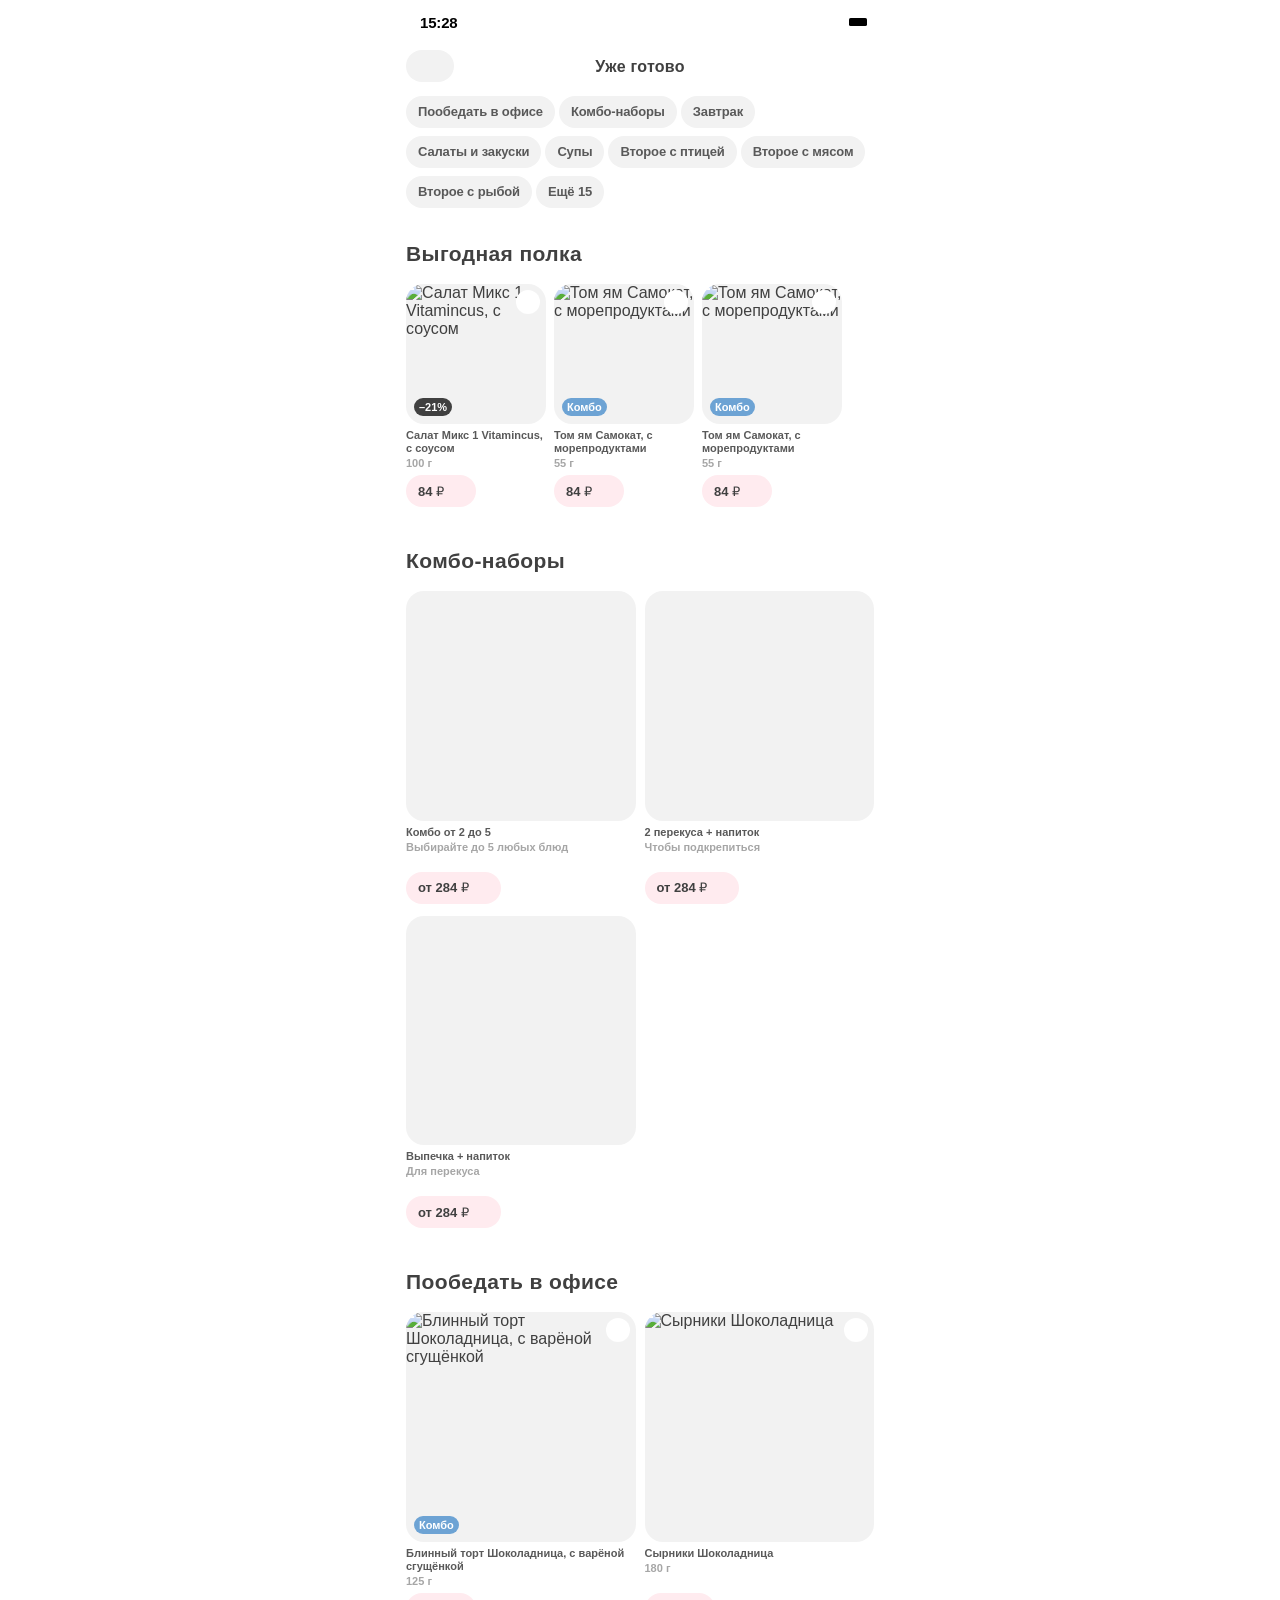
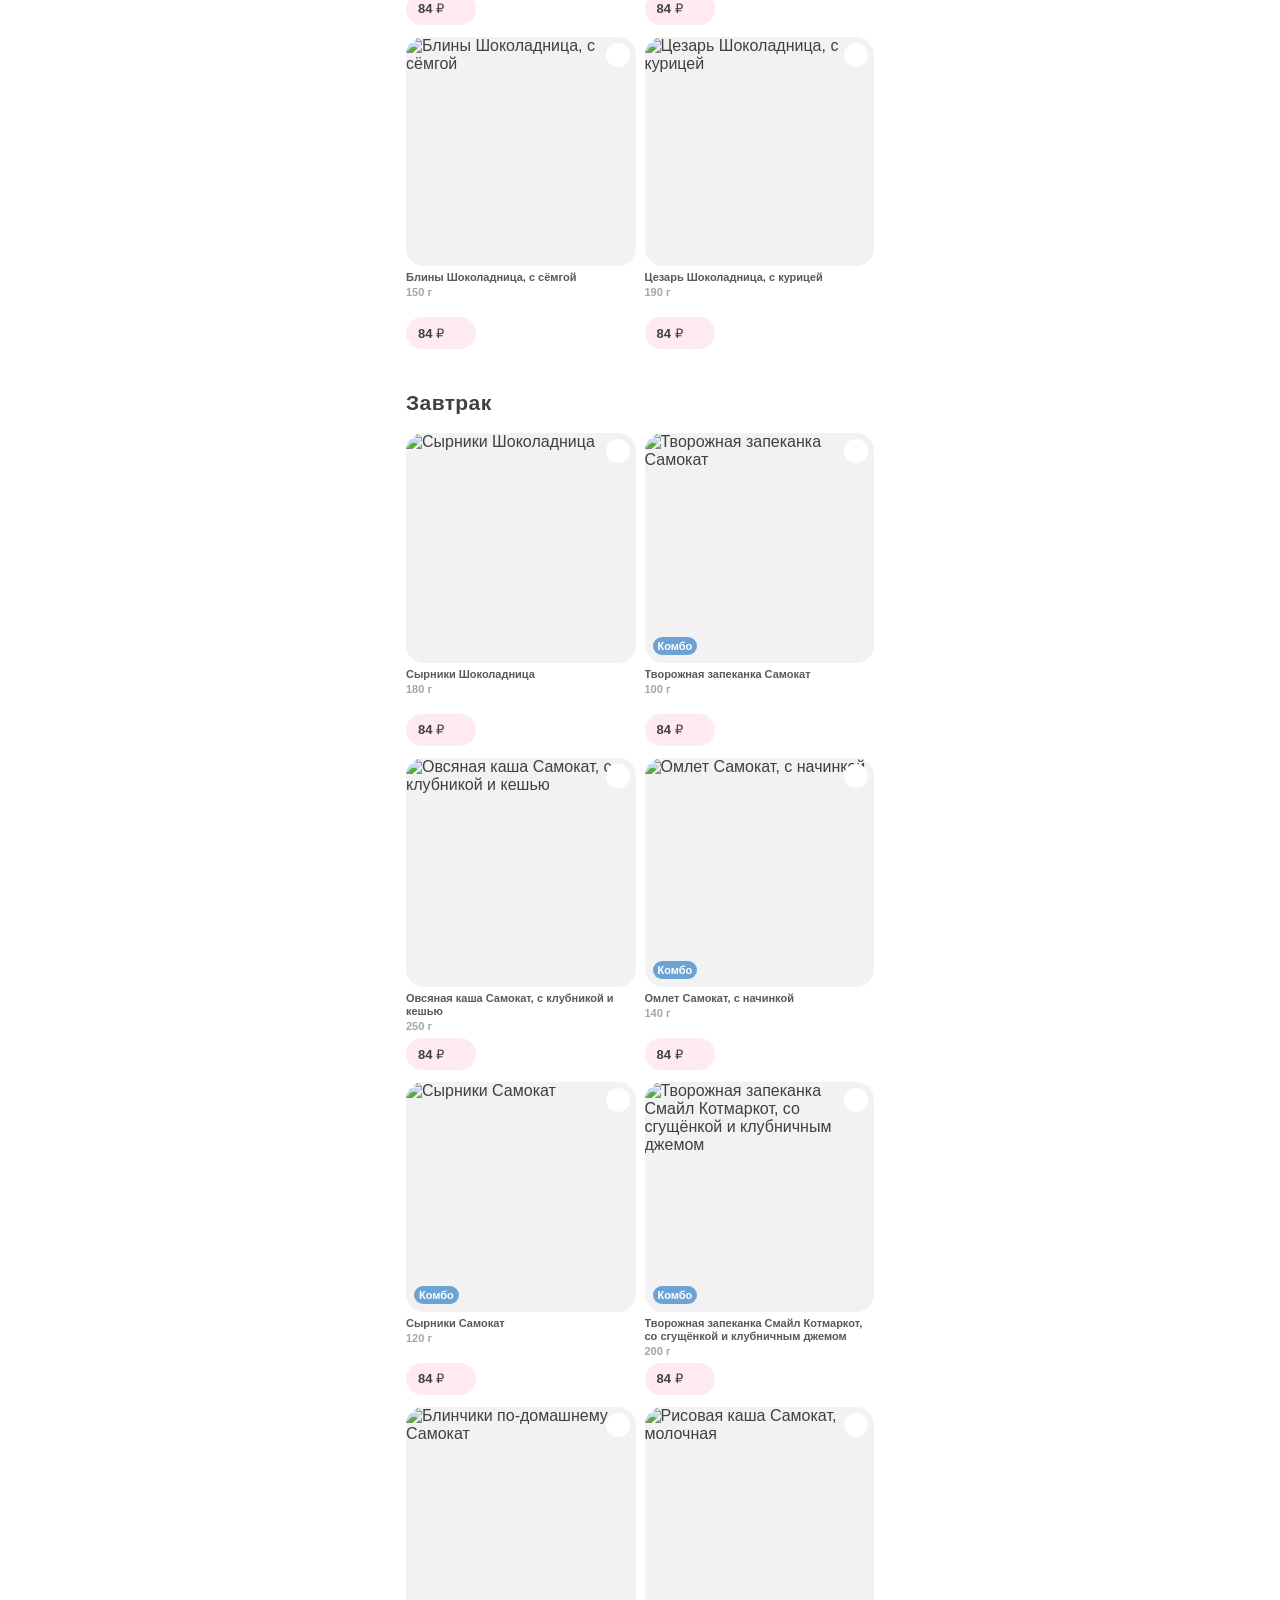
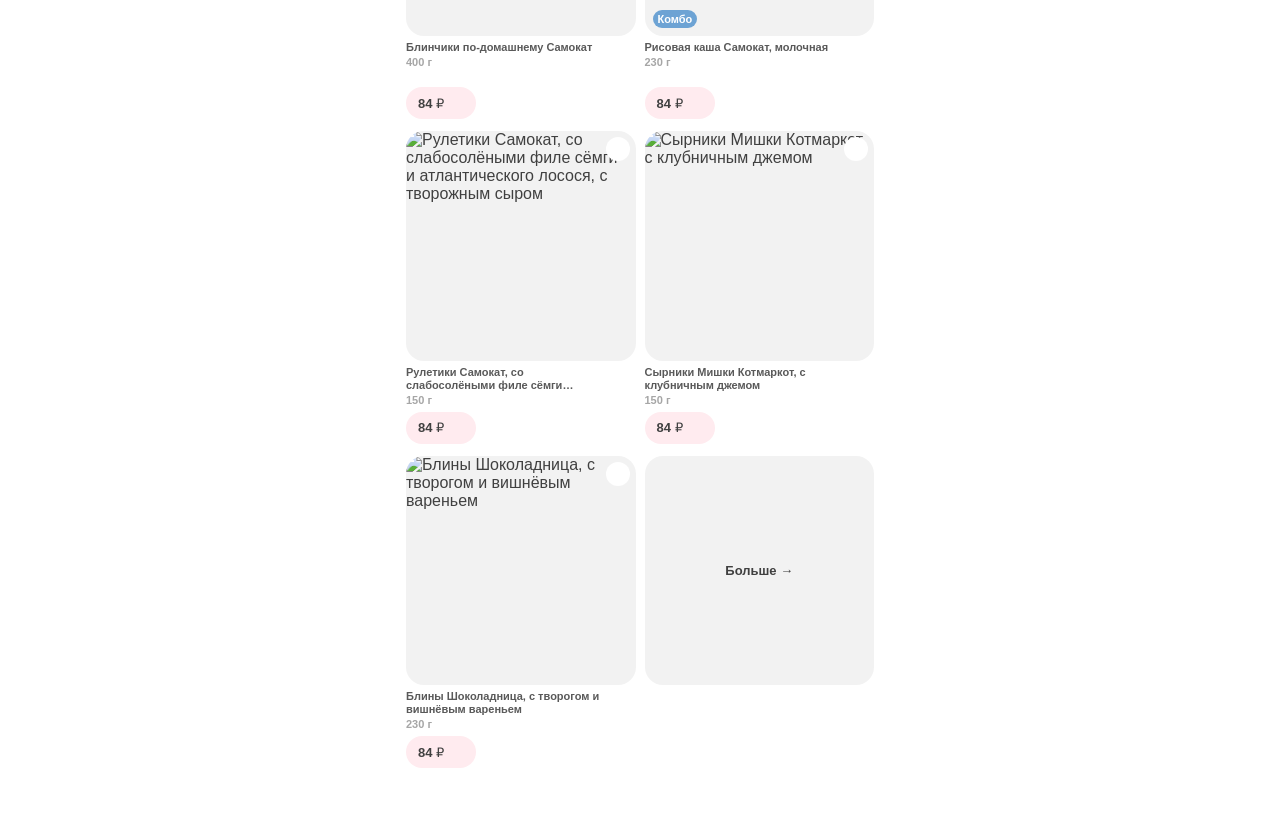
==== index.html @ 7b5460f3 "Add prototype pages and scripts" ====
<!doctype html><html lang="ru"><head><meta charset="utf-8"><meta name="viewport" content="width=device-width,initial-scale=1"><title>Уже готово</title><link rel="stylesheet" href="style.css?v=25"><link rel="stylesheet" href="category.css?v=32"></head><body><main class="app category"><div class="status" aria-hidden="true"><span>15:28</span><div class="signals"><img src="assets/456-5288-imgCombinedShape.svg" alt=""><img src="assets/456-5288-imgWiFi.svg" alt=""><div class="battery"><img src="assets/456-5288-imgRectangle.svg" alt=""><i></i></div></div></div>
<header><button onclick="history.back()" class="back" aria-label="Назад"><img src="assets/456-5287-imgArrowLeft.svg" alt=""></button><h1>Уже готово</h1></header>
<nav class="category-tags"><a href="#office">Пообедать в офисе</a><a href="#combos">Комбо-наборы</a><a href="#breakfast">Завтрак</a><a href="#combos">Салаты и закуски</a><a href="#combos">Супы</a><a href="#combos">Второе с птицей</a><a href="#combos">Второе с мясом</a><a href="#combos">Второе с рыбой</a><a class="category-more" href="#combos"><span>Ещё 15</span><img src="assets/category/tag-chevron.svg" alt=""></a></nav><section id="deals" class="food-section"><h2>Выгодная полка</h2><div class="food-slider"><article class="food-card"><div class="food-photo"><img src="assets/category/0535a.png" alt="Салат Микс 1 Vitamincus, с соусом"><span class="food-badge discount">–21%</span><button class="food-like" aria-label="В избранное" aria-pressed="false"><img src="assets/category/19291.svg" alt=""></button></div><div class="food-details"><strong>Салат Микс 1 Vitamincus, с соусом</strong><small>100 г</small></div><button class="food-add">84 ₽ <img src="assets/category/8bddb.svg" alt=""></button></article><article class="food-card"><div class="food-photo"><img src="assets/category/9d87c.png" alt="Том ям Самокат, с морепродуктами"><span class="food-badge ">Комбо</span><button class="food-like" aria-label="В избранное" aria-pressed="false"><img src="assets/category/19291.svg" alt=""></button></div><div class="food-details"><strong>Том ям Самокат, с морепродуктами</strong><small>55 г</small></div><button class="food-add">84 ₽ <img src="assets/category/8bddb.svg" alt=""></button></article><article class="food-card"><div class="food-photo"><img src="assets/category/9d87c.png" alt="Том ям Самокат, с морепродуктами"><span class="food-badge ">Комбо</span><button class="food-like" aria-label="В избранное" aria-pressed="false"><img src="assets/category/19291.svg" alt=""></button></div><div class="food-details"><strong>Том ям Самокат, с морепродуктами</strong><small>55 г</small></div><button class="food-add">84 ₽ <img src="assets/category/8bddb.svg" alt=""></button></article></div></section><section id="combos"><h2>Комбо-наборы</h2><div class="entry-grid"><a class="entry" href="combo.html"><div class="combo-preview"><img src="assets/category/1cc7d.png" alt="" style="left:7.251461988304094%;top:6.187134502923977%;mask-image:url(assets/category/cb6ac.svg);mask-position:52.1772% 47.9115%;mask-size:86.5503412368958% 85.3795820727503%"><img src="assets/category/bdba3.png" alt="" style="left:0.6900584795321637%;top:35.10526315789474%;mask-image:url(assets/category/607ec.svg);mask-position:51.8492% 51.9442%;mask-size:84.21023007106172% 85.3795820727503%"><img src="assets/category/5dd90.png" alt="" style="left:34.228070175438596%;top:0.3508771929824561%;mask-image:url(assets/category/607ec.svg);mask-position:44.4435% 52.0212%;mask-size:84.21023007106172% 85.3795820727503%"><img src="assets/category/8bf31.png" alt="" style="left:23.391812865497073%;top:56.14035087719298%;mask-image:url(assets/category/cb6ac.svg);mask-position:52.1772% 51.9538%;mask-size:86.5503412368958% 85.3795820727503%"><img src="assets/category/0535a.png" alt="" style="left:57.315789473684205%;top:15.421052631578949%;mask-image:url(assets/category/cb6ac.svg);mask-position:52.1877% 47.9788%;mask-size:86.5503412368958% 85.3795820727503%"></div><strong>Комбо от 2 до 5</strong><small>Выбирайте до 5 любых блюд</small><span class="entry-price">от 284 ₽ <img src="assets/category/b644b.svg" alt=""></span></a><article class="entry"><div class="crop"><img src="assets/category/fcda1.png" style="top:-144.69%"></div><strong>2 перекуса + напиток</strong><small>Чтобы подкрепиться</small><span class="entry-price">от 284 ₽ <img src="assets/category/b644b.svg" alt=""></span></article><article class="entry"><div class="crop"><img src="assets/category/7ff09.png" style="top:-227.37%"></div><strong>Выпечка + напиток</strong><small>Для перекуса</small><span class="entry-price">от 284 ₽ <img src="assets/category/b644b.svg" alt=""></span></article></div></section><section id="office" class="food-section"><h2>Пообедать в офисе</h2><div class="food-grid"><article class="food-card"><div class="food-photo"><img src="assets/category/a0a99.png" alt="Блинный торт Шоколадница, с варёной сгущёнкой"><span class="food-badge ">Комбо</span><button class="food-like" aria-label="В избранное" aria-pressed="false"><img src="assets/category/19291.svg" alt=""></button></div><div class="food-details"><strong>Блинный торт Шоколадница, с варёной сгущёнкой</strong><small>125 г</small></div><button class="food-add">84 ₽ <img src="assets/category/8bddb.svg" alt=""></button></article><article class="food-card"><div class="food-photo"><img src="assets/category/8bf31.png" alt="Сырники Шоколадница"><button class="food-like" aria-label="В избранное" aria-pressed="false"><img src="assets/category/19291.svg" alt=""></button></div><div class="food-details"><strong>Сырники Шоколадница</strong><small>180 г</small></div><button class="food-add">84 ₽ <img src="assets/category/8bddb.svg" alt=""></button></article><article class="food-card"><div class="food-photo"><img src="assets/category/d57f5.png" alt="Блины Шоколадница, с сёмгой"><button class="food-like" aria-label="В избранное" aria-pressed="false"><img src="assets/category/19291.svg" alt=""></button></div><div class="food-details"><strong>Блины Шоколадница, с сёмгой</strong><small>150 г</small></div><button class="food-add">84 ₽ <img src="assets/category/8bddb.svg" alt=""></button></article><article class="food-card"><div class="food-photo"><img src="assets/category/bdba3.png" alt="Цезарь Шоколадница, с курицей"><button class="food-like" aria-label="В избранное" aria-pressed="false"><img src="assets/category/19291.svg" alt=""></button></div><div class="food-details"><strong>Цезарь Шоколадница, с курицей</strong><small>190 г</small></div><button class="food-add">84 ₽ <img src="assets/category/8bddb.svg" alt=""></button></article></div></section><section id="breakfast" class="food-section"><h2>Завтрак</h2><div class="food-grid"><article class="food-card"><div class="food-photo"><img src="assets/category/8bf31.png" alt="Сырники Шоколадница"><button class="food-like" aria-label="В избранное" aria-pressed="false"><img src="assets/category/19291.svg" alt=""></button></div><div class="food-details"><strong>Сырники Шоколадница</strong><small>180 г</small></div><button class="food-add">84 ₽ <img src="assets/category/8bddb.svg" alt=""></button></article><article class="food-card"><div class="food-photo"><img src="assets/category/f5111.png" alt="Творожная запеканка Самокат"><span class="food-badge ">Комбо</span><button class="food-like" aria-label="В избранное" aria-pressed="false"><img src="assets/category/19291.svg" alt=""></button></div><div class="food-details"><strong>Творожная запеканка Самокат</strong><small>100 г</small></div><button class="food-add">84 ₽ <img src="assets/category/8bddb.svg" alt=""></button></article><article class="food-card"><div class="food-photo"><img src="assets/category/6dffa.png" alt="Овсяная каша Самокат, с клубникой и кешью"><button class="food-like" aria-label="В избранное" aria-pressed="false"><img src="assets/category/19291.svg" alt=""></button></div><div class="food-details"><strong>Овсяная каша Самокат, с клубникой и кешью</strong><small>250 г</small></div><button class="food-add">84 ₽ <img src="assets/category/8bddb.svg" alt=""></button></article><article class="food-card"><div class="food-photo"><img src="assets/category/4af9f.png" alt="Омлет Самокат, с начинкой"><span class="food-badge ">Комбо</span><button class="food-like" aria-label="В избранное" aria-pressed="false"><img src="assets/category/19291.svg" alt=""></button></div><div class="food-details"><strong>Омлет Самокат, с начинкой</strong><small>140 г</small></div><button class="food-add">84 ₽ <img src="assets/category/8bddb.svg" alt=""></button></article><article class="food-card"><div class="food-photo"><img src="assets/category/7d952.png" alt="Сырники Самокат"><span class="food-badge ">Комбо</span><button class="food-like" aria-label="В избранное" aria-pressed="false"><img src="assets/category/19291.svg" alt=""></button></div><div class="food-details"><strong>Сырники Самокат</strong><small>120 г</small></div><button class="food-add">84 ₽ <img src="assets/category/8bddb.svg" alt=""></button></article><article class="food-card"><div class="food-photo"><img src="assets/category/3741e.png" alt="Творожная запеканка Смайл Котмаркот, со сгущёнкой и клубничным джемом"><span class="food-badge ">Комбо</span><button class="food-like" aria-label="В избранное" aria-pressed="false"><img src="assets/category/19291.svg" alt=""></button></div><div class="food-details"><strong>Творожная запеканка Смайл Котмаркот, со сгущёнкой и клубничным джемом</strong><small>200 г</small></div><button class="food-add">84 ₽ <img src="assets/category/8bddb.svg" alt=""></button></article><article class="food-card"><div class="food-photo"><img src="assets/category/00dd8.png" alt="Блинчики по-домашнему Самокат"><button class="food-like" aria-label="В избранное" aria-pressed="false"><img src="assets/category/19291.svg" alt=""></button></div><div class="food-details"><strong>Блинчики по-домашнему Самокат</strong><small>400 г</small></div><button class="food-add">84 ₽ <img src="assets/category/8bddb.svg" alt=""></button></article><article class="food-card"><div class="food-photo"><img src="assets/category/19bdd.png" alt="Рисовая каша Самокат, молочная"><span class="food-badge ">Комбо</span><button class="food-like" aria-label="В избранное" aria-pressed="false"><img src="assets/category/19291.svg" alt=""></button></div><div class="food-details"><strong>Рисовая каша Самокат, молочная</strong><small>230 г</small></div><button class="food-add">84 ₽ <img src="assets/category/8bddb.svg" alt=""></button></article><article class="food-card"><div class="food-photo"><img src="assets/category/49e4c.png" alt="Рулетики Самокат, со слабосолёными филе сёмги и атлантического лосося, с творожным сыром"><button class="food-like" aria-label="В избранное" aria-pressed="false"><img src="assets/category/19291.svg" alt=""></button></div><div class="food-details"><strong>Рулетики Самокат, со слабосолёными филе сёмги и атлантического лосося, с творожным сыром</strong><small>150 г</small></div><button class="food-add">84 ₽ <img src="assets/category/8bddb.svg" alt=""></button></article><article class="food-card"><div class="food-photo"><img src="assets/category/06915.png" alt="Сырники Мишки Котмаркот, с клубничным джемом"><button class="food-like" aria-label="В избранное" aria-pressed="false"><img src="assets/category/19291.svg" alt=""></button></div><div class="food-details"><strong>Сырники Мишки Котмаркот, с клубничным джемом</strong><small>150 г</small></div><button class="food-add">84 ₽ <img src="assets/category/8bddb.svg" alt=""></button></article><article class="food-card"><div class="food-photo"><img src="assets/category/e5b30.png" alt="Блины Шоколадница, с творогом и вишнёвым вареньем"><button class="food-like" aria-label="В избранное" aria-pressed="false"><img src="assets/category/19291.svg" alt=""></button></div><div class="food-details"><strong>Блины Шоколадница, с творогом и вишнёвым вареньем</strong><small>230 г</small></div><button class="food-add">84 ₽ <img src="assets/category/8bddb.svg" alt=""></button></article><a class="food-more" href="combo.html">Больше →</a></div></section></main><script src="category.js?v=31"></script></body></html>
---- style.css ----
:root{font-family:-apple-system,BlinkMacSystemFont,"SF Pro Text",Arial,sans-serif;color:#404040;background:white;font-synthesis:none}*{box-sizing:border-box}body{margin:0}button{font:inherit;color:inherit;border:0;cursor:pointer}button:focus-visible{outline:2px solid #ff426d;outline-offset:3px}.app{width:100%;max-width:492px;margin:0 auto;background:#fff;min-height:100vh}.status{height:44px;display:flex;align-items:center;justify-content:space-between;padding:0 15px 0 26px;color:#000;font-size:15px;font-weight:600;letter-spacing:-.165px}.signals{display:flex;align-items:center;gap:5px}.signals>img:first-child{width:17.1px;height:10.7px}.signals>img:nth-child(2){width:15.4px;height:11.057px}.battery{width:24.5px;height:11.5px;position:relative}.battery img{position:absolute;inset:0}.battery i{position:absolute;left:2px;top:1.9px;width:18px;height:7.667px;background:#000;border-radius:1.6px}header{height:44px;padding:6px 12px;position:relative;display:flex;align-items:center}.back{display:grid;place-items:center;width:48px;height:32px;border-radius:40px;background:#f2f2f2}.back img{width:16px;height:16px}h1{font-size:16px;line-height:19px;letter-spacing:.25px;text-align:center;position:absolute;left:70px;right:70px;pointer-events:none;margin:0;font-weight:700}nav{display:flex;flex-wrap:wrap;align-content:flex-start;gap:4px;padding:8px 12px 16px;min-height:128px}nav button{height:32px;padding:0 12px;border-radius:20px;background:#f2f2f2;font-size:13px;line-height:18px;font-weight:600;color:#595959;letter-spacing:-.14px;white-space:nowrap}nav button.active{background:#ffebef;color:#e73c64}nav .more{display:flex;align-items:center;gap:6px}nav .more img{width:10px;height:12px}.promo{height:58px;margin:0 12px;display:flex;align-items:center;gap:8px;position:relative}.promo:before,.promo:after{content:"";height:1px;background:#eee;position:absolute;left:0;right:0}.promo:before{top:0}.promo:after{bottom:0}.progress{position:relative;flex:none;width:40px;height:40px;overflow:hidden;border-radius:50%}.numbers{position:absolute;left:5px;top:12px;display:flex;flex-direction:column;width:17px;text-align:center;font-size:11px;line-height:13px;color:#595959;font-weight:600}.numbers b{font-size:13px;line-height:15px}.numbers span{opacity:.6}.blur{position:absolute;left:-4px;width:48px;height:28px}.blur.top{top:-4px}.blur.bottom{top:16px;transform:scaleY(-1)}.ring{position:absolute;inset:0;width:40px;height:40px}.percent{position:absolute;left:21.5px;top:12px;font-size:13px;line-height:15px}#offer{font-size:11px;line-height:13px;letter-spacing:-.11px;font-weight:600;color:#595959;margin:0;width:145px}.selection{margin-left:auto;display:flex;width:120px;height:40px;padding:0;background:none;align-items:flex-start;flex:none}.slot{width:38px;height:38px;border:1px dashed #d2d2d2;border-radius:8px;flex:none;background:white;position:relative;overflow:hidden;margin-right:-18px}.slot:last-child{margin-right:0}.slot img{width:100%;height:100%;object-fit:cover}section{padding-top:14px;margin-bottom:28px;scroll-margin-top:12px}section h2{height:44px;display:flex;align-items:center;font-size:21px;line-height:24px;letter-spacing:.4px;margin:0 12px 12px;font-weight:700}.grid{display:grid;grid-template-columns:repeat(2,minmax(0,1fr));gap:12px 9px;margin:0 12px}.card{min-width:0;position:relative}.photo{position:relative;aspect-ratio:1;border-radius:18px;overflow:hidden;background:#f2f2f2}.photo>.product-image{width:100%;height:100%;object-fit:cover;display:block}.photo.crop>.product-image{position:absolute;top:-27.96%;left:-2.14%;width:104.28%;height:225.67%;object-fit:fill}.photo.crop:after{content:"";position:absolute;inset:5.02% 1.6% 88.21% 95.54%;background:#f2f2f2}.like{position:absolute;top:6px;right:6px;display:grid;place-items:center;width:24px;height:24px;border-radius:50%;background:white}.like img{width:12px;height:12px}.like[aria-pressed=true]{background:#ff426d}.like[aria-pressed=true] img{filter:brightness(0) invert(1)}.title{font-size:11px;line-height:13px;letter-spacing:-.11px;color:#595959;font-weight:600;margin:5px 0 2px;min-height:26px}.meta{display:flex;gap:4px;align-items:center;font-size:11px;line-height:13px;letter-spacing:-.11px;font-weight:600;color:#a6a6a6}.meta img{width:2px;height:2px}.meta .vegan{color:#00b749}.purchase{margin-top:5px;height:32px;display:inline-flex;align-items:center;gap:8px;padding:6px 8px 6px 12px;border-radius:40px;background:#ffebef;font-size:13px;line-height:18px;font-weight:600;letter-spacing:-.14px}.purchase img{width:16px;height:16px}.purchase s{color:#595959;opacity:.3;margin-right:-4px}.counter{height:32px;margin-top:5px;display:inline-flex;align-items:center;gap:12px;background:#ffebef;border-radius:40px;font-size:13px;font-weight:600}.counter button{height:32px;min-width:30px;border-radius:50%;background:transparent;color:#ff426d;font-size:23px}.empty{padding:20px 12px;font-size:14px;color:#a6a6a6}dialog{border:0;border-radius:24px;padding:20px;width:calc(100% - 32px);max-width:460px;color:#404040;max-height:80vh}dialog::backdrop{background:#0005}.dialog-heading{display:flex;align-items:center;justify-content:space-between}.dialog-heading h2{font-size:21px}.dialog-heading button{border-radius:50%;width:32px;height:32px;font-size:24px}.basket-row{display:flex;align-items:center;gap:12px;margin:12px 0;font-size:13px}.basket-row img{width:50px;height:50px;object-fit:cover;border-radius:12px}.basket-row span{flex:1}.basket-row button{padding:8px;border-radius:12px;background:#ffebef}.toast{position:fixed;left:50%;bottom:24px;transform:translateX(-50%);max-width:90%;background:#404040;color:white;font-size:13px;padding:12px 18px;border-radius:20px;opacity:0;pointer-events:none;transition:opacity .15s}.toast.visible{opacity:1}@media(min-width:430px){.title{min-height:13px}}@media(prefers-reduced-motion:reduce){*{scroll-behavior:auto!important;transition:none!important}}

/* Layout dimensions from the supplied 750 × 5646 reference (2× export). */
.promo{height:56px}#catalog{padding-top:16px;padding-bottom:27px}section{padding-top:0;margin-bottom:32px}section:last-child{margin-bottom:32px}.details{height:46px;padding-top:5px}.title{margin:0 0 2px;min-height:0}.controls{height:37px;padding-top:5px}.purchase,.counter{margin-top:0}.card{display:flex;flex-direction:column}.photo{flex:none}.purchase{gap:8px}nav button[data-category="Завтраки"]{width:85px}nav button[data-category="Супы"]{width:60px}nav button[data-category="Второе"]{width:71px}nav button[data-category="Салаты"]{width:74px}nav button[data-category="Роллы"]{width:67px}nav button[data-category="Азиатский стритфуд"]{width:159px}nav button[data-category="Выпечка"]{width:81px}nav button[data-category="Десерты"]{width:82px}nav button[data-category="Закуски"]{width:78px}nav .more{width:86px}

/* Added-product state from the supplied reference. */
#catalog{padding-top:24px}.photo-count{display:none}.selected .photo-count{display:grid;position:absolute;inset:0;place-items:center;background:rgba(0,0,0,.23);color:#fff;font-size:30px;line-height:36px;font-weight:600;z-index:1}.like{z-index:2}.counter{background:#ff2d64;color:#fff;gap:0;padding:0 4px;height:32px}.counter>span{font-size:13px;line-height:18px;min-width:39px;text-align:center}.counter button{color:#fff;width:28px;min-width:28px;font-size:28px;font-weight:400;padding:0;line-height:28px}.counter button[data-change="1"]{color:#fff}.progress:after{content:"";position:absolute;inset:0;border-radius:50%;background:conic-gradient(#ff2d64 0deg var(--progress,0deg),transparent var(--progress,0deg) 360deg);mask:radial-gradient(farthest-side,transparent calc(100% - 2px),#000 0);pointer-events:none}.slot:has(img){border:0;background:#f2f2f2}.slot img{border-radius:8px}.selection .slot{z-index:1}.selection .slot:has(img){z-index:2}

/* Keep the leftmost slot in front of every following slot. */
.selection{isolation:isolate}.selection .slot:nth-child(1){z-index:5}.selection .slot:nth-child(2){z-index:4}.selection .slot:nth-child(3){z-index:3}.selection .slot:nth-child(4){z-index:2}.selection .slot:nth-child(5){z-index:1;background:transparent}

/* Checkout control is present only for a 2–5 item combo. */
.combo-action{position:fixed;bottom:0;left:50%;transform:translateX(-50%);width:100%;max-width:492px;height:90px;padding:0 12px 34px;display:flex;align-items:center;justify-content:center;gap:8px;z-index:20;border-radius:0;background:#ff2d64;color:#fff;font-size:18px;line-height:24px;font-weight:600;letter-spacing:.2px}.combo-action[hidden]{display:none}.combo-action s{opacity:.55}.combo-plus{font-size:40px;font-weight:200;line-height:32px;display:inline-block;margin-left:2px}.has-combo-action{padding-bottom:90px}

.progress.has-discount .numbers:before{content:'0';position:absolute;top:-13px;width:17px;opacity:.6}.progress.has-discount[data-previous='15'] .numbers:before{content:'15'}

/* Motion follows the supplied reference clip: shade in, numeral rises, control crossfades. */
.photo-count,.selected .photo-count{display:grid;position:absolute;inset:0;place-items:center;background:rgba(0,0,0,.36);color:#fff;font-size:30px;line-height:36px;font-weight:600;z-index:1;opacity:0;pointer-events:none;transition:opacity 240ms cubic-bezier(.2,.75,.25,1)}.selected .photo-count{opacity:1}.count-value{display:block}.controls{position:relative}.control-outgoing{position:absolute!important;top:5px;left:0;pointer-events:none;z-index:2}.controls>.purchase,.controls>.counter{overflow:hidden;white-space:nowrap;flex-shrink:0}.controls>.purchase>*{flex-shrink:0}.controls>.counter>*{flex-shrink:0}
@media(prefers-reduced-motion:reduce){.photo-count{transition:none}}

/* The in-flow promotion becomes a floating pill as it reaches the pinned filters. */
.status{position:sticky;top:0;z-index:40;background:#fff}header{position:sticky;top:44px;z-index:40;background:#fff}.nav-anchor{height:128px}.promo-anchor{height:56px}nav.compact{position:fixed;left:50%;top:88px;transform:translateX(-50%);width:100%;max-width:492px;min-height:48px;height:48px;flex-wrap:nowrap;overflow-x:auto;overflow-y:hidden;scrollbar-width:none;background:#fff;z-index:40;padding:8px 12px}nav.compact::-webkit-scrollbar{display:none}nav.compact button{flex-shrink:0}.promo.floating{position:fixed;top:144px;left:50%;transform:translateX(-50%);width:calc(100% - 37px);max-width:455px;height:48px;margin:0;padding:4px 8px;border-radius:28px;background:#fff;box-shadow:0 4px 20px #0000001f,0 1px 4px #0000000a;z-index:35;gap:8px}.promo.floating:before,.promo.floating:after{display:none}.promo.floating .progress{flex:none}.promo.floating #offer{width:auto;flex:1;min-width:0;font-size:10px;line-height:12px}.promo.floating .selection{width:120px}section{scroll-margin-top:204px}

/* Let the original promo leave beneath the header before revealing both pinned rows. */
nav.compact{animation:compact-arrive 240ms cubic-bezier(.2,.75,.25,1)}nav.compact button.active{background:#404040;color:#fff}@keyframes compact-arrive{from{opacity:0;transform:translateX(-50%) translateY(-8px)}to{opacity:1;transform:translateX(-50%) translateY(0)}}@media(prefers-reduced-motion:reduce){nav.compact{animation:none}}

/* Added-state controls: 16 px glyphs, 8 px spacing, intrinsic price width. */
.counter{padding:0 8px;gap:8px;height:32px;border-radius:40px;background:#ff2d64}.counter>span{min-width:0;font-size:13px;line-height:18px;letter-spacing:.2px;padding:0 1px;font-weight:600}.counter button{position:relative;display:block;flex:none;width:16px;min-width:16px;height:32px;padding:0;border-radius:0;font-size:0;line-height:0;color:#fff}.counter button:before,.counter button[data-change="1"]:after{content:"";position:absolute;left:0;top:calc(50% - .75px);width:16px;height:1.5px;background:currentColor;border-radius:2px}.counter button[data-change="1"]:after{transform:rotate(90deg)}.counter button[data-change="1"]{color:#fff}

/* Continuous clockwise arc and vertically rolling discount values. */
.progress:after{display:none}.progress .numbers{top:12px;left:5px;width:19px;display:block;z-index:1}.progress .numbers:before{display:none!important}.percentage-reel{display:flex;flex-direction:column;align-items:center;transition:transform 360ms cubic-bezier(.2,.75,.25,1);will-change:transform}.percentage-reel b{display:block;flex:none;height:15px;min-height:15px;width:19px;font-size:11px;line-height:15px;font-weight:600;opacity:.6;transition:opacity 280ms ease,font-size 280ms ease}.percentage-reel b.current{font-size:13px;font-weight:700;opacity:1}.progress .blur{z-index:2;pointer-events:none}.progress .ring{z-index:3;pointer-events:none}.progress .percent{z-index:4}.progress-arc{position:absolute;inset:0;width:40px;height:40px;z-index:5;pointer-events:none;overflow:visible}.progress-arc circle{fill:none;stroke:#ff2d64;stroke-width:2;stroke-dasharray:100;stroke-dashoffset:100;transform:rotate(-90deg);transform-origin:20px 20px;transition:stroke-dashoffset 420ms cubic-bezier(.2,.75,.25,1)}@media(prefers-reduced-motion:reduce){.percentage-reel,.percentage-reel b,.progress-arc circle{transition:none}}

nav.compact{animation-duration:380ms}

/* Expanded categories stay neutral; selection is visible only in the pinned row. */
nav:not(.compact) button.active{background:#f2f2f2;color:#595959}

/* Figma typography: SF Pro on Apple platforms, with a consistently rendered
   variable-font substitute on platforms where SF Pro is unavailable. */
@font-face {
  font-family: "Combo Inter";
  src: url("assets/InterVariable.woff2") format("woff2");
  font-style: normal;
  font-weight: 100 900;
  font-display: swap;
}
:root {
  font-family: -apple-system, BlinkMacSystemFont, "Combo Inter", sans-serif;
  font-optical-sizing: auto;
  font-kerning: normal;
}
/* Figma's SF Pro Variable uses weight 590 for product labels and quantities. */
.title, .meta { font-weight: 590; }

nav.compact{touch-action:pan-x;overscroll-behavior-x:contain;-webkit-overflow-scrolling:touch;cursor:grab}nav.compact,nav.compact button{user-select:none;-webkit-user-select:none}nav.compact.dragging,nav.compact.dragging button{cursor:grabbing}nav.compact button{touch-action:pan-x}

nav.compact button{transition:background-color 180ms ease,color 180ms ease}@media(prefers-reduced-motion:reduce){nav.compact button{transition:none}}

/* Pinned sorting control and the bottom sorting sheet. */
nav .sort-trigger{display:none}nav.compact .sort-trigger{display:flex;align-items:center;justify-content:center;position:sticky;left:12px;z-index:3;width:32px;min-width:32px;height:32px;padding:0;background:#f2f2f2;border-radius:50%;box-shadow:-12px 0 0 0 #fff,6px 0 0 0 #fff;cursor:pointer;touch-action:manipulation}nav.compact .sort-trigger.sorted{color:#ff2d64}nav.compact .sort-trigger svg{flex:none}
.sort-sheet{position:fixed;inset:auto auto 0 50%;transform:translate(-50%,0);margin:0;width:100%;max-width:492px;max-height:80vh;height:270px;padding:16px 16px max(34px,env(safe-area-inset-bottom));border:0;border-radius:32px 32px 0 0;background:#fff;color:#404040;overflow:auto}.sort-sheet::backdrop{background:rgba(0,0,0,.48);animation:sort-dim 220ms ease}.sort-grip{position:fixed;top:8px;left:50%;transform:translateX(-50%);width:36px;height:4px;background:#e0e0e0;border-radius:4px}.sort-sheet h2{text-align:center;font-size:16px;line-height:20px;margin:16px 0 18px;font-weight:700}.sort-option{display:flex;justify-content:space-between;align-items:center;width:100%;text-align:left;background:none;padding:14px 0;min-height:76px;border-radius:0}.sort-option+ .sort-option{border-top:1px solid #f2f2f2}.sort-option strong{display:block;font-size:16px;line-height:20px;font-weight:600}.sort-option small{display:block;margin-top:3px;font-size:13px;line-height:18px;color:#a6a6a6}.sort-option i{position:relative;display:block;width:24px;height:24px;border-radius:50%;background:#f2f2f2;flex:none;margin-left:12px}.sort-option[aria-checked=true] i{background:#ff2d64}.sort-option[aria-checked=true] i:after{content:'';position:absolute;width:5px;height:10px;border:solid #fff;border-width:0 2px 2px 0;left:9px;top:5px;transform:rotate(40deg)}@keyframes sort-dim{from{background:rgba(0,0,0,0)}to{background:rgba(0,0,0,.48)}}@media(prefers-reduced-motion:reduce){.sort-sheet::backdrop{animation:none}}
nav.compact .sort-trigger{left:0}

/* Figma 22304:198127: opaque 64 px sorting block above the scrolling tags. */
nav.compact .sort-trigger{width:48px;min-width:48px;border-radius:20px;background:transparent;box-shadow:none;isolation:isolate}
nav.compact .sort-trigger::before{content:"";position:absolute;inset:0 -4px 0 -12px;background:#fff;z-index:-2}
nav.compact .sort-trigger::after{content:"";position:absolute;inset:0;background:#f2f2f2;border-radius:inherit;z-index:-1}
nav.compact .sort-trigger img{display:block;flex:none;width:16px;height:16px}

/* Figma 22114:272864: compact content-sized promo with asymmetric padding. */
.promo.floating{width:max-content;max-width:calc(100% - 24px);padding:4px 16px 4px 4px;gap:8px}
.promo.floating #offer{flex:none;width:auto;font-size:11px;line-height:13px;white-space:nowrap}
.promo.floating .selection{margin-left:8px;width:120px}
.promo.floating .selection .slot:first-child{margin-right:-16px}

/* Selected combo sheet, opened from the whole promo capsule. */
.promo[role=button]{cursor:pointer}.promo:focus-visible{outline:2px solid #ff2d64;outline-offset:3px}
#basket{position:fixed;inset:auto auto 0 50%;transform:translate(-50%,0);margin:0;width:100%;max-width:492px;max-height:calc(100dvh - 100px);min-height:420px;padding:26px 12px 100px;border:0;border-radius:24px 24px 0 0;background:#f2f2f2;overflow:auto;overscroll-behavior:contain}
#basket::backdrop{background:#0007}.basket-grip{position:absolute;top:8px;left:calc(50% - 18px);width:36px;height:4px;background:#ccc;border-radius:4px}
#basket h2{text-align:center;font-size:18px;margin:12px 0 4px}#basket-subtitle{text-align:center;color:#a6a6a6;font-size:11px;margin:0 0 24px}#close-basket{position:absolute;right:12px;top:16px;width:28px;height:28px;background:transparent;color:#999;font-size:24px}
#basket .basket-row{position:relative;display:block;margin:0 0 10px;border-radius:16px;overflow:hidden;background:#e5e5e5;touch-action:pan-y}
#basket .basket-card{display:flex;gap:8px;align-items:center;position:relative;background:#fff;border-radius:16px;padding:8px;min-height:94px;transition:transform 200ms ease}
#basket .reveal-remove .basket-card{transform:translateX(-56px)}#basket .basket-remove{position:absolute;right:0;top:0;bottom:0;width:56px;border-radius:0;background:#e5e5e5;font-size:24px}
#basket .basket-card>img{width:64px;height:64px;border-radius:12px;object-fit:cover;flex:none}.basket-info{flex:1;min-width:0}.basket-info h3{font-size:11px;line-height:13px;margin:0 0 4px;font-weight:600}.basket-info p{font-size:11px;color:#a6a6a6;margin:0 0 8px}
#basket .basket-count{display:inline-flex;align-items:center;background:#f2f2f2;border-radius:20px;height:24px}#basket .basket-count button{background:transparent;padding:0;width:25px;height:24px;font-size:20px}#basket .basket-count span{flex:none;font-size:11px;min-width:14px;text-align:center}.basket-price{align-self:flex-end;white-space:nowrap;font-size:13px;font-weight:600;margin-bottom:2px}.basket-price s{color:#aaa;font-size:11px;font-weight:400}
#basket-return{position:sticky;display:block;bottom:-100px;margin:20px -12px -100px;width:calc(100% + 24px);height:90px;padding:0 12px 24px;background:#ff2d64;color:white;border-radius:0;font-size:14px;font-weight:600}.basket-empty{text-align:center;font-size:14px;padding:32px 0}

/* Figma 22094:251341: all five dishes with white separators. */
.promo.is-full .selection{width:128px;height:40px}
.promo.is-full .selection .slot{width:40px;height:40px;margin-right:-18px;border:2px solid white;border-radius:8px;background:#f2f2f2;overflow:hidden}
.promo.is-full .selection .slot:last-child{margin-right:0}
.promo.is-full .slot img{display:block;width:100%;height:100%;object-fit:cover;border-radius:6px}
.promo.is-full #offer{width:131px;white-space:normal}
@media(max-width:360px){.promo.is-full #offer{width:112px}.promo.floating.is-full{padding-right:8px;gap:4px}.promo.floating.is-full .selection{margin-left:4px}}

/* Figma progress label: numeric column and percent centered at x=28.5. */
.progress .numbers{left:6px}
.percentage-reel b.current{letter-spacing:-.64px}
.progress .percent{left:28.5px;transform:translateX(-50%);font-weight:700;letter-spacing:-.14px}

/* Keep the active value sharp and use the same ink for digits and percent. */
.progress .numbers{top:0;height:40px;z-index:6;overflow:hidden;mask-image:linear-gradient(to bottom,transparent 0,#000 10px,#000 30px,transparent 40px);-webkit-mask-image:linear-gradient(to bottom,transparent 0,#000 10px,#000 30px,transparent 40px)}
.progress .percentage-reel{padding-top:12px}
.progress .numbers,.progress .percentage-reel b,.progress .percent{color:#595959}
.progress .percent{z-index:6}
.progress .blur{display:none}
.promo.is-full:not(.floating) #offer{flex:1;min-width:0;width:auto}
.promo.is-full:not(.floating) .selection{margin-left:8px;flex:none}

/* Explicit 3px gap: number column ends at x=21, percent starts at x=24. */
.progress .numbers{left:3px;width:18px}
.progress .percentage-reel b{width:18px;text-align:right}
.progress .percent{left:24px;width:13px;transform:none;text-align:left}

/* Figma 22379:133663: centered reel, 13px neighbours, 15px active row. */
.progress .numbers{left:6px;top:12px;width:15px;height:auto;overflow:visible;display:block;z-index:1;mask-image:none;-webkit-mask-image:none;color:#404040}
.progress .percentage-reel{padding:0;align-items:center}
.progress .percentage-reel b{width:17px;height:13px;min-height:13px;line-height:13px;text-align:center;font-size:11px;font-weight:600;letter-spacing:-.11px;color:#404040;opacity:.6}
.progress .percentage-reel b:last-child{width:19px}
.progress .percentage-reel b.current{height:15px;min-height:15px;line-height:15px;font-size:13px;font-weight:700;letter-spacing:-.14px;color:#595959;opacity:1}
.progress .percentage-reel b:last-child.current{letter-spacing:-.64px}
.progress .percent{left:28.5px;top:12px;width:auto;transform:translateX(-50%);text-align:center;font-size:13px;line-height:15px;font-weight:700;letter-spacing:-.14px;color:#595959;z-index:4}
.progress .blur{display:block;left:-4px;width:48px;height:28px;z-index:2;pointer-events:none}
.progress .blur.top{top:-4px}
.progress .blur.bottom{top:16px;transform:scaleY(-1)}
.progress .ring{z-index:3}

/* Same empty-state width throughout selection. */
.promo.floating{width:var(--promo-width,335px);gap:8px;padding:4px 16px 4px 4px}
.promo.floating #offer,.promo.floating.is-full #offer{flex:1;min-width:0;width:auto;white-space:normal}
.promo.floating .selection{margin-left:8px;flex:none}
.progress-arc{overflow:hidden}
.progress-arc .progress-complete{stroke-dasharray:none;stroke-dashoffset:0;opacity:0;transition:opacity 0s}
.progress.arc-complete .progress-complete{opacity:1;transition-delay:420ms}
.progress.arc-empty .progress-arc{visibility:hidden}
@media(prefers-reduced-motion:reduce){.progress.arc-complete .progress-complete{transition-delay:0s}}

.animated-product-price{position:relative;display:inline-block}

[data-controls="3"] number-flow{font:inherit;letter-spacing:inherit;line-height:inherit;vertical-align:top;--number-flow-mask-height:0px;--number-flow-mask-width:0px}

.reference-count .photo-count{display:flex;flex-direction:column;justify-content:center;align-items:center;transition:opacity 280ms cubic-bezier(.22,1,.36,1)}
.reference-count .count-value{position:relative;line-height:36px;min-height:36px}
.reference-count .departing-count{position:absolute;top:calc(50% - 18px);left:0;width:100%;text-align:center;line-height:36px}
.reference-count.stock-exhausted .departing-count{top:calc(50% - 29px)}
.reference-count .stock-note{font-size:13px;line-height:18px;font-weight:600;margin-top:4px;color:white}
.reference-count .stock-note[hidden]{display:none}
.counter button[data-change="1"]:disabled{color:rgba(255,255,255,.3);cursor:default}
@media(prefers-reduced-motion:reduce){.reference-count .photo-count{transition:none}}

/* Give the offer more room inside the existing fixed-width capsule. */
.promo.floating{gap:4px}
.promo.floating .selection,.promo.floating.is-full .selection{margin-left:0}
.promo.floating #offer,.promo.floating.is-full #offer{white-space:nowrap}

/* Expanded tag cloud: spacing from Figma 22346:132552. */
#categories:not(.compact){gap:8px 4px;padding:8px 12px 24px;min-height:0;height:auto;align-items:flex-start}

.combo-action:disabled{opacity:1;cursor:default}
---- category.css ----
.category{padding-bottom:32px}.category a{color:inherit;text-decoration:none}.category-tags{display:flex;flex-wrap:wrap;gap:8px 4px;padding:8px 0 24px}.category-tags a{background:#f2f2f2;border-radius:20px;padding:7px 12px;font-size:13px;line-height:18px;font-weight:600;color:#595959}.category h2{font-size:21px;line-height:24px;margin:10px 0 18px}.entry-grid{display:grid;grid-template-columns:repeat(2,minmax(0,1fr));gap:12px 9px}.entry{display:flex;flex-direction:column;min-height:254px;font-size:11px;line-height:13px}.entry strong{margin-top:5px;color:#595959}.entry small{font-size:11px;color:#a6a6a6;margin-top:2px}.entry-price{display:flex;align-items:center;gap:8px;align-self:flex-start;background:#ffebef;border-radius:40px;padding:6px 8px 6px 12px;height:32px;font-size:13px;font-weight:600;margin-top:18px}.entry-price img{width:16px;height:16px}.combo-preview,.crop{width:171px;height:171px;position:relative;border-radius:18px;background:#f2f2f2;overflow:hidden}.combo-preview img{position:absolute;width:71.065px;height:71.065px;mask-repeat:no-repeat}.crop img{position:absolute;max-width:none;width:217.88%;height:471.51%;left:-111.17%}.entry:focus-visible{outline:2px solid #ff335f;outline-offset:4px;border-radius:18px}
.category .category-tags{padding:8px 12px 24px;min-height:184px}
.category section{padding:0;margin:0 12px 32px}
.category section h2{height:44px;margin:0 0 8px;font-size:21px;line-height:24px}
.category .entry{min-width:0;min-height:0}
.category .combo-preview,.category .crop{width:100%;height:auto;aspect-ratio:1}
.category .combo-preview img{width:41.5585%;height:41.5585%;object-fit:cover}
.category .entry-price{margin-top:auto}
.category .entry-grid{align-items:stretch;row-gap:12px}
.category .entry small{margin-bottom:18px}
.category .entry-price{flex:none}
.category-tags a{white-space:nowrap;letter-spacing:-.14px}

.category .food-section,.category #combos{margin:0 12px 32px;scroll-margin-top:100px}
.category .category-tags{min-height:184px}
.food-grid{display:grid;grid-template-columns:repeat(2,minmax(0,1fr));gap:12px 9px}
.food-slider{display:flex;gap:8px;overflow-x:auto;scrollbar-width:none;margin-right:-12px;padding-right:12px}
.food-slider .food-card{width:140px;flex:none}
.food-card{min-width:0;display:flex;flex-direction:column}
.food-photo{aspect-ratio:1;position:relative;border-radius:18px;overflow:hidden;background:#f2f2f2}
.food-photo>img{display:block;width:100%;height:100%;object-fit:cover}
.food-details{height:51px;padding-top:5px;font-size:11px;line-height:13px;font-weight:600;color:#595959}
.food-details strong{font-weight:600;display:-webkit-box;-webkit-line-clamp:2;-webkit-box-orient:vertical;overflow:hidden}
.food-details small{display:block;color:#a6a6a6;font-size:11px;margin-top:2px}
.food-add{height:32px;align-self:flex-start;display:flex;align-items:center;gap:8px;padding:6px 8px 6px 12px;border-radius:40px;background:#ffebef;font-size:13px;font-weight:600}
.food-add img{width:16px;height:16px}
.food-like{position:absolute;right:6px;top:6px;background:white;border-radius:50%;width:24px;height:24px;display:grid;place-items:center;padding:0}
.food-like img{width:12px;height:12px}
.food-like[aria-pressed=true]{background:#ff335f}
.food-like[aria-pressed=true] img{filter:brightness(0) invert(1)}
.food-badge{position:absolute;bottom:8px;left:8px;border-radius:10px;background:#6da3d4;color:white;font-size:11px;line-height:13px;padding:3px 5px 2px;font-weight:600}
.food-badge.discount{background:#404040}
.food-more{aspect-ratio:1;border-radius:18px;background:#f2f2f2;display:grid;place-items:center;font-size:13px;font-weight:600}
.category .entry{height:calc((min(100vw,492px) - 33px)/2 + 83px)}
.category .entry strong{line-height:13px;font-weight:600}
.category .entry small{font-weight:600}

/* Figma 22346:132552: category cloud with natural wrapping. */
.category .category-tags{min-height:0;align-items:flex-start;align-content:flex-start;gap:8px 4px;padding:8px 12px 24px}
.category .category-tags a{display:flex;align-items:center;justify-content:center;flex:none;height:32px;padding:0 12px;font-size:13px;line-height:18px;font-weight:600;letter-spacing:-.14px;color:#595959;background:#f2f2f2;border-radius:20px;white-space:nowrap}
.category .category-tags .category-more{gap:4px;padding-right:8px}
.category-more img{display:block;flex:none}
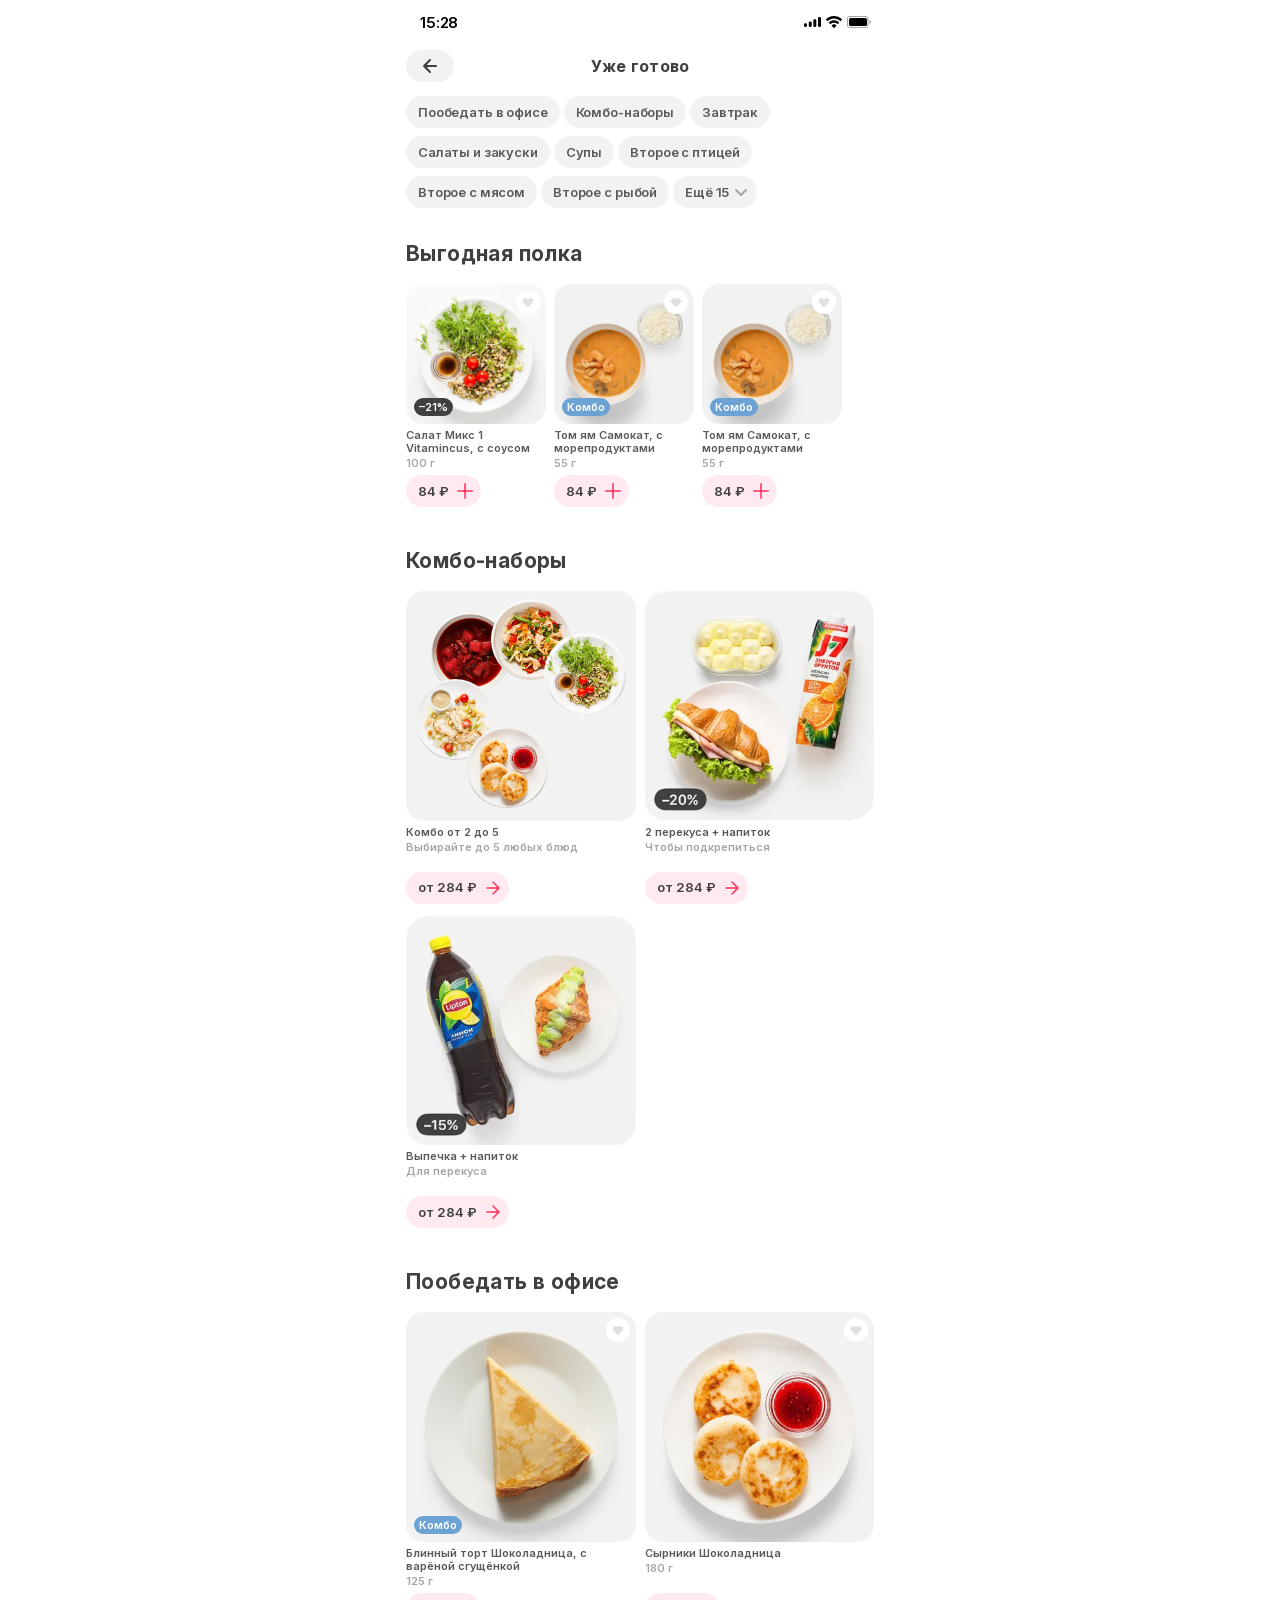
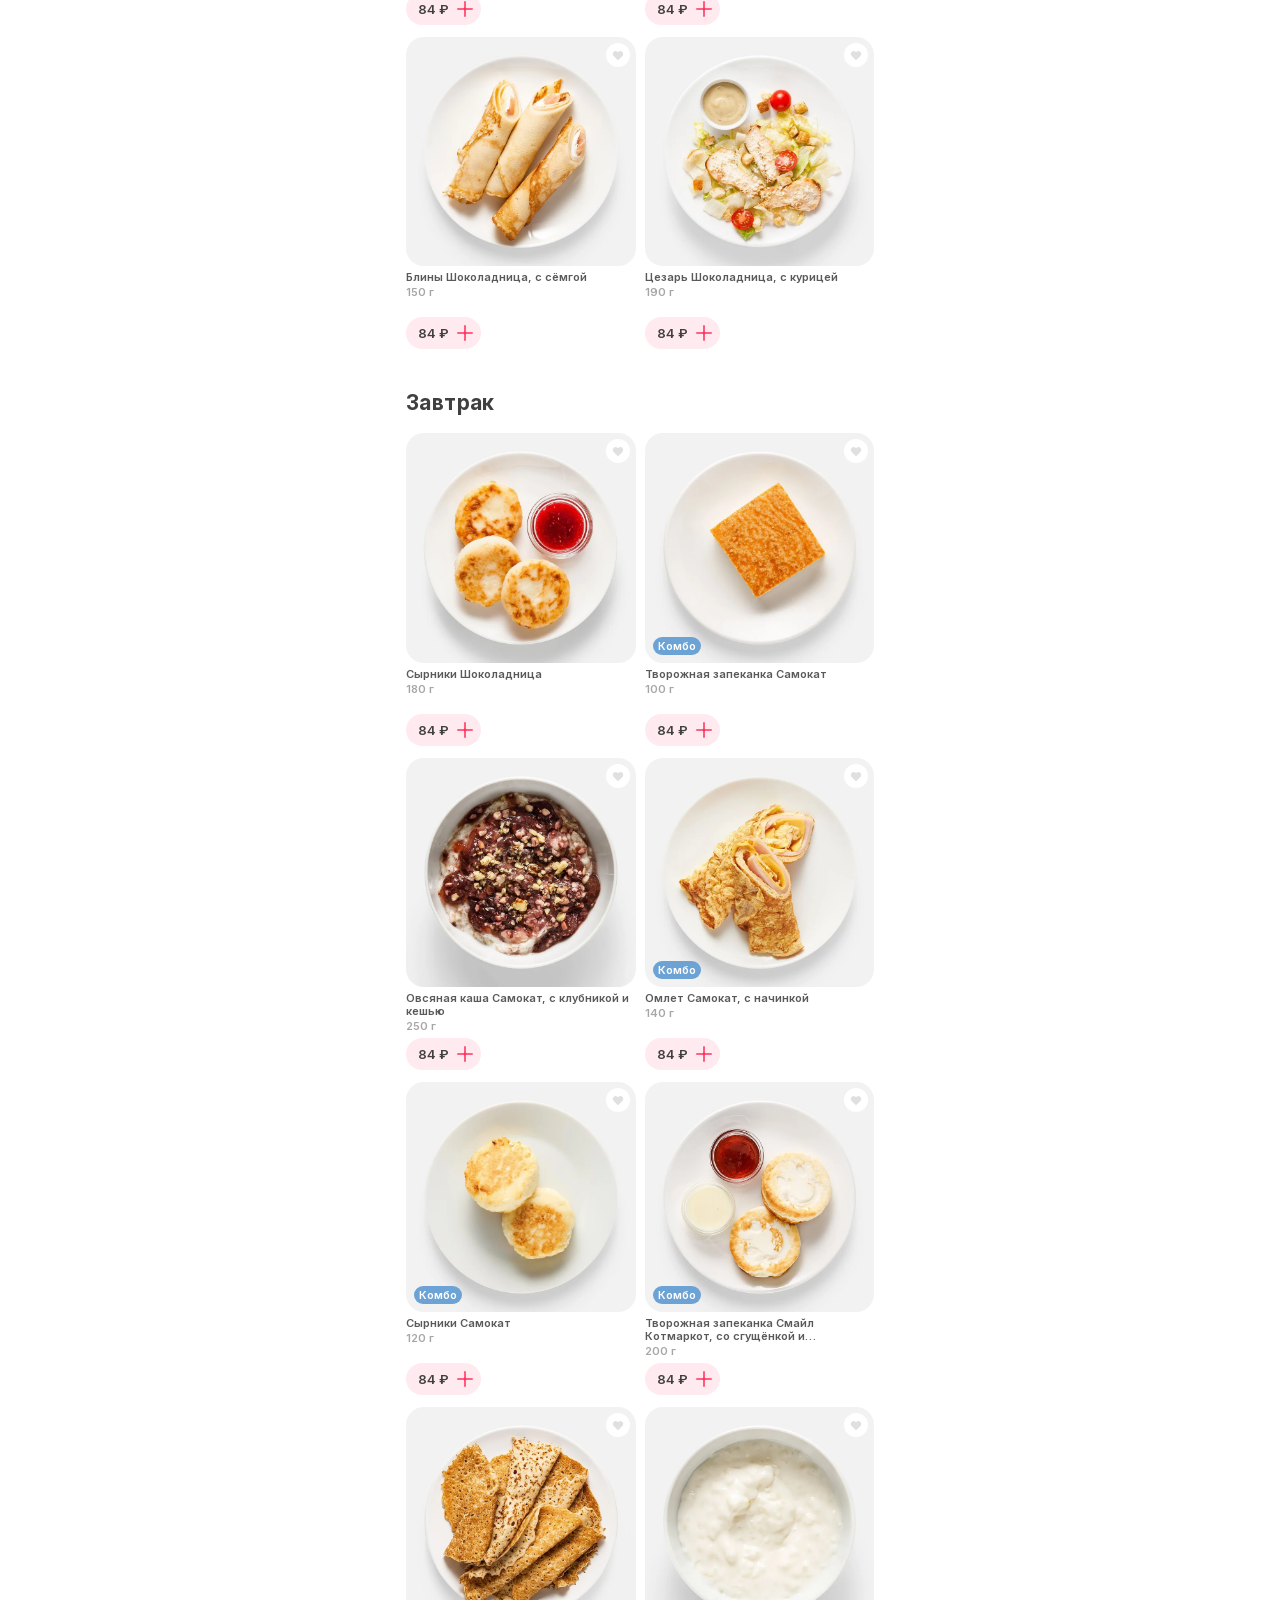
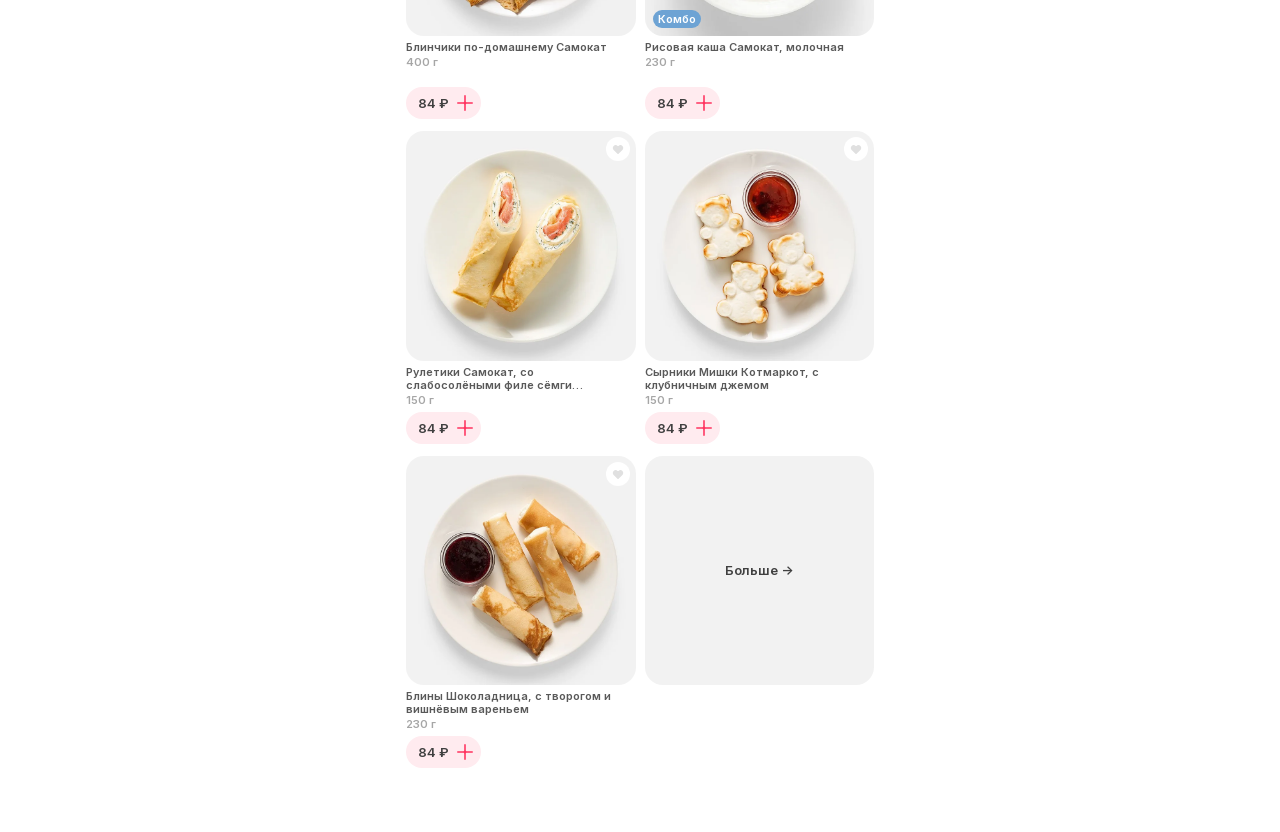
==== commit 91d76a3e: "Use optimized photos across prototype pages" ====
--- a/index.html
+++ b/index.html
@@ -1,3 +1,3 @@
 <!doctype html><html lang="ru"><head><meta charset="utf-8"><meta name="viewport" content="width=device-width,initial-scale=1"><title>Уже готово</title><link rel="stylesheet" href="style.css?v=25"><link rel="stylesheet" href="category.css?v=32"></head><body><main class="app category"><div class="status" aria-hidden="true"><span>15:28</span><div class="signals"><img src="assets/456-5288-imgCombinedShape.svg" alt=""><img src="assets/456-5288-imgWiFi.svg" alt=""><div class="battery"><img src="assets/456-5288-imgRectangle.svg" alt=""><i></i></div></div></div>
 <header><button onclick="history.back()" class="back" aria-label="Назад"><img src="assets/456-5287-imgArrowLeft.svg" alt=""></button><h1>Уже готово</h1></header>
-<nav class="category-tags"><a href="#office">Пообедать в офисе</a><a href="#combos">Комбо-наборы</a><a href="#breakfast">Завтрак</a><a href="#combos">Салаты и закуски</a><a href="#combos">Супы</a><a href="#combos">Второе с птицей</a><a href="#combos">Второе с мясом</a><a href="#combos">Второе с рыбой</a><a class="category-more" href="#combos"><span>Ещё 15</span><img src="assets/category/tag-chevron.svg" alt=""></a></nav><section id="deals" class="food-section"><h2>Выгодная полка</h2><div class="food-slider"><article class="food-card"><div class="food-photo"><img src="assets/category/0535a.png" alt="Салат Микс 1 Vitamincus, с соусом"><span class="food-badge discount">–21%</span><button class="food-like" aria-label="В избранное" aria-pressed="false"><img src="assets/category/19291.svg" alt=""></button></div><div class="food-details"><strong>Салат Микс 1 Vitamincus, с соусом</strong><small>100 г</small></div><button class="food-add">84 ₽ <img src="assets/category/8bddb.svg" alt=""></button></article><article class="food-card"><div class="food-photo"><img src="assets/category/9d87c.png" alt="Том ям Самокат, с морепродуктами"><span class="food-badge ">Комбо</span><button class="food-like" aria-label="В избранное" aria-pressed="false"><img src="assets/category/19291.svg" alt=""></button></div><div class="food-details"><strong>Том ям Самокат, с морепродуктами</strong><small>55 г</small></div><button class="food-add">84 ₽ <img src="assets/category/8bddb.svg" alt=""></button></article><article class="food-card"><div class="food-photo"><img src="assets/category/9d87c.png" alt="Том ям Самокат, с морепродуктами"><span class="food-badge ">Комбо</span><button class="food-like" aria-label="В избранное" aria-pressed="false"><img src="assets/category/19291.svg" alt=""></button></div><div class="food-details"><strong>Том ям Самокат, с морепродуктами</strong><small>55 г</small></div><button class="food-add">84 ₽ <img src="assets/category/8bddb.svg" alt=""></button></article></div></section><section id="combos"><h2>Комбо-наборы</h2><div class="entry-grid"><a class="entry" href="combo.html"><div class="combo-preview"><img src="assets/category/1cc7d.png" alt="" style="left:7.251461988304094%;top:6.187134502923977%;mask-image:url(assets/category/cb6ac.svg);mask-position:52.1772% 47.9115%;mask-size:86.5503412368958% 85.3795820727503%"><img src="assets/category/bdba3.png" alt="" style="left:0.6900584795321637%;top:35.10526315789474%;mask-image:url(assets/category/607ec.svg);mask-position:51.8492% 51.9442%;mask-size:84.21023007106172% 85.3795820727503%"><img src="assets/category/5dd90.png" alt="" style="left:34.228070175438596%;top:0.3508771929824561%;mask-image:url(assets/category/607ec.svg);mask-position:44.4435% 52.0212%;mask-size:84.21023007106172% 85.3795820727503%"><img src="assets/category/8bf31.png" alt="" style="left:23.391812865497073%;top:56.14035087719298%;mask-image:url(assets/category/cb6ac.svg);mask-position:52.1772% 51.9538%;mask-size:86.5503412368958% 85.3795820727503%"><img src="assets/category/0535a.png" alt="" style="left:57.315789473684205%;top:15.421052631578949%;mask-image:url(assets/category/cb6ac.svg);mask-position:52.1877% 47.9788%;mask-size:86.5503412368958% 85.3795820727503%"></div><strong>Комбо от 2 до 5</strong><small>Выбирайте до 5 любых блюд</small><span class="entry-price">от 284 ₽ <img src="assets/category/b644b.svg" alt=""></span></a><article class="entry"><div class="crop"><img src="assets/category/fcda1.png" style="top:-144.69%"></div><strong>2 перекуса + напиток</strong><small>Чтобы подкрепиться</small><span class="entry-price">от 284 ₽ <img src="assets/category/b644b.svg" alt=""></span></article><article class="entry"><div class="crop"><img src="assets/category/7ff09.png" style="top:-227.37%"></div><strong>Выпечка + напиток</strong><small>Для перекуса</small><span class="entry-price">от 284 ₽ <img src="assets/category/b644b.svg" alt=""></span></article></div></section><section id="office" class="food-section"><h2>Пообедать в офисе</h2><div class="food-grid"><article class="food-card"><div class="food-photo"><img src="assets/category/a0a99.png" alt="Блинный торт Шоколадница, с варёной сгущёнкой"><span class="food-badge ">Комбо</span><button class="food-like" aria-label="В избранное" aria-pressed="false"><img src="assets/category/19291.svg" alt=""></button></div><div class="food-details"><strong>Блинный торт Шоколадница, с варёной сгущёнкой</strong><small>125 г</small></div><button class="food-add">84 ₽ <img src="assets/category/8bddb.svg" alt=""></button></article><article class="food-card"><div class="food-photo"><img src="assets/category/8bf31.png" alt="Сырники Шоколадница"><button class="food-like" aria-label="В избранное" aria-pressed="false"><img src="assets/category/19291.svg" alt=""></button></div><div class="food-details"><strong>Сырники Шоколадница</strong><small>180 г</small></div><button class="food-add">84 ₽ <img src="assets/category/8bddb.svg" alt=""></button></article><article class="food-card"><div class="food-photo"><img src="assets/category/d57f5.png" alt="Блины Шоколадница, с сёмгой"><button class="food-like" aria-label="В избранное" aria-pressed="false"><img src="assets/category/19291.svg" alt=""></button></div><div class="food-details"><strong>Блины Шоколадница, с сёмгой</strong><small>150 г</small></div><button class="food-add">84 ₽ <img src="assets/category/8bddb.svg" alt=""></button></article><article class="food-card"><div class="food-photo"><img src="assets/category/bdba3.png" alt="Цезарь Шоколадница, с курицей"><button class="food-like" aria-label="В избранное" aria-pressed="false"><img src="assets/category/19291.svg" alt=""></button></div><div class="food-details"><strong>Цезарь Шоколадница, с курицей</strong><small>190 г</small></div><button class="food-add">84 ₽ <img src="assets/category/8bddb.svg" alt=""></button></article></div></section><section id="breakfast" class="food-section"><h2>Завтрак</h2><div class="food-grid"><article class="food-card"><div class="food-photo"><img src="assets/category/8bf31.png" alt="Сырники Шоколадница"><button class="food-like" aria-label="В избранное" aria-pressed="false"><img src="assets/category/19291.svg" alt=""></button></div><div class="food-details"><strong>Сырники Шоколадница</strong><small>180 г</small></div><button class="food-add">84 ₽ <img src="assets/category/8bddb.svg" alt=""></button></article><article class="food-card"><div class="food-photo"><img src="assets/category/f5111.png" alt="Творожная запеканка Самокат"><span class="food-badge ">Комбо</span><button class="food-like" aria-label="В избранное" aria-pressed="false"><img src="assets/category/19291.svg" alt=""></button></div><div class="food-details"><strong>Творожная запеканка Самокат</strong><small>100 г</small></div><button class="food-add">84 ₽ <img src="assets/category/8bddb.svg" alt=""></button></article><article class="food-card"><div class="food-photo"><img src="assets/category/6dffa.png" alt="Овсяная каша Самокат, с клубникой и кешью"><button class="food-like" aria-label="В избранное" aria-pressed="false"><img src="assets/category/19291.svg" alt=""></button></div><div class="food-details"><strong>Овсяная каша Самокат, с клубникой и кешью</strong><small>250 г</small></div><button class="food-add">84 ₽ <img src="assets/category/8bddb.svg" alt=""></button></article><article class="food-card"><div class="food-photo"><img src="assets/category/4af9f.png" alt="Омлет Самокат, с начинкой"><span class="food-badge ">Комбо</span><button class="food-like" aria-label="В избранное" aria-pressed="false"><img src="assets/category/19291.svg" alt=""></button></div><div class="food-details"><strong>Омлет Самокат, с начинкой</strong><small>140 г</small></div><button class="food-add">84 ₽ <img src="assets/category/8bddb.svg" alt=""></button></article><article class="food-card"><div class="food-photo"><img src="assets/category/7d952.png" alt="Сырники Самокат"><span class="food-badge ">Комбо</span><button class="food-like" aria-label="В избранное" aria-pressed="false"><img src="assets/category/19291.svg" alt=""></button></div><div class="food-details"><strong>Сырники Самокат</strong><small>120 г</small></div><button class="food-add">84 ₽ <img src="assets/category/8bddb.svg" alt=""></button></article><article class="food-card"><div class="food-photo"><img src="assets/category/3741e.png" alt="Творожная запеканка Смайл Котмаркот, со сгущёнкой и клубничным джемом"><span class="food-badge ">Комбо</span><button class="food-like" aria-label="В избранное" aria-pressed="false"><img src="assets/category/19291.svg" alt=""></button></div><div class="food-details"><strong>Творожная запеканка Смайл Котмаркот, со сгущёнкой и клубничным джемом</strong><small>200 г</small></div><button class="food-add">84 ₽ <img src="assets/category/8bddb.svg" alt=""></button></article><article class="food-card"><div class="food-photo"><img src="assets/category/00dd8.png" alt="Блинчики по-домашнему Самокат"><button class="food-like" aria-label="В избранное" aria-pressed="false"><img src="assets/category/19291.svg" alt=""></button></div><div class="food-details"><strong>Блинчики по-домашнему Самокат</strong><small>400 г</small></div><button class="food-add">84 ₽ <img src="assets/category/8bddb.svg" alt=""></button></article><article class="food-card"><div class="food-photo"><img src="assets/category/19bdd.png" alt="Рисовая каша Самокат, молочная"><span class="food-badge ">Комбо</span><button class="food-like" aria-label="В избранное" aria-pressed="false"><img src="assets/category/19291.svg" alt=""></button></div><div class="food-details"><strong>Рисовая каша Самокат, молочная</strong><small>230 г</small></div><button class="food-add">84 ₽ <img src="assets/category/8bddb.svg" alt=""></button></article><article class="food-card"><div class="food-photo"><img src="assets/category/49e4c.png" alt="Рулетики Самокат, со слабосолёными филе сёмги и атлантического лосося, с творожным сыром"><button class="food-like" aria-label="В избранное" aria-pressed="false"><img src="assets/category/19291.svg" alt=""></button></div><div class="food-details"><strong>Рулетики Самокат, со слабосолёными филе сёмги и атлантического лосося, с творожным сыром</strong><small>150 г</small></div><button class="food-add">84 ₽ <img src="assets/category/8bddb.svg" alt=""></button></article><article class="food-card"><div class="food-photo"><img src="assets/category/06915.png" alt="Сырники Мишки Котмаркот, с клубничным джемом"><button class="food-like" aria-label="В избранное" aria-pressed="false"><img src="assets/category/19291.svg" alt=""></button></div><div class="food-details"><strong>Сырники Мишки Котмаркот, с клубничным джемом</strong><small>150 г</small></div><button class="food-add">84 ₽ <img src="assets/category/8bddb.svg" alt=""></button></article><article class="food-card"><div class="food-photo"><img src="assets/category/e5b30.png" alt="Блины Шоколадница, с творогом и вишнёвым вареньем"><button class="food-like" aria-label="В избранное" aria-pressed="false"><img src="assets/category/19291.svg" alt=""></button></div><div class="food-details"><strong>Блины Шоколадница, с творогом и вишнёвым вареньем</strong><small>230 г</small></div><button class="food-add">84 ₽ <img src="assets/category/8bddb.svg" alt=""></button></article><a class="food-more" href="combo.html">Больше →</a></div></section></main><script src="category.js?v=31"></script></body></html>+<nav class="category-tags"><a href="#office">Пообедать в офисе</a><a href="#combos">Комбо-наборы</a><a href="#breakfast">Завтрак</a><a href="#combos">Салаты и закуски</a><a href="#combos">Супы</a><a href="#combos">Второе с птицей</a><a href="#combos">Второе с мясом</a><a href="#combos">Второе с рыбой</a><a class="category-more" href="#combos"><span>Ещё 15</span><img src="assets/category/tag-chevron.svg" alt=""></a></nav><section id="deals" class="food-section"><h2>Выгодная полка</h2><div class="food-slider"><article class="food-card"><div class="food-photo"><img src="assets/optimized/3656c099bd6fe1d0.webp" alt="Салат Микс 1 Vitamincus, с соусом"><span class="food-badge discount">–21%</span><button class="food-like" aria-label="В избранное" aria-pressed="false"><img src="assets/category/19291.svg" alt=""></button></div><div class="food-details"><strong>Салат Микс 1 Vitamincus, с соусом</strong><small>100 г</small></div><button class="food-add">84 ₽ <img src="assets/category/8bddb.svg" alt=""></button></article><article class="food-card"><div class="food-photo"><img src="assets/optimized/342bf7f526b105d9.webp" alt="Том ям Самокат, с морепродуктами"><span class="food-badge ">Комбо</span><button class="food-like" aria-label="В избранное" aria-pressed="false"><img src="assets/category/19291.svg" alt=""></button></div><div class="food-details"><strong>Том ям Самокат, с морепродуктами</strong><small>55 г</small></div><button class="food-add">84 ₽ <img src="assets/category/8bddb.svg" alt=""></button></article><article class="food-card"><div class="food-photo"><img src="assets/optimized/342bf7f526b105d9.webp" alt="Том ям Самокат, с морепродуктами"><span class="food-badge ">Комбо</span><button class="food-like" aria-label="В избранное" aria-pressed="false"><img src="assets/category/19291.svg" alt=""></button></div><div class="food-details"><strong>Том ям Самокат, с морепродуктами</strong><small>55 г</small></div><button class="food-add">84 ₽ <img src="assets/category/8bddb.svg" alt=""></button></article></div></section><section id="combos"><h2>Комбо-наборы</h2><div class="entry-grid"><a class="entry" href="combo.html"><div class="combo-preview"><img src="assets/optimized/323bf6712955e91c.webp" alt="" style="left:7.251461988304094%;top:6.187134502923977%;mask-image:url(assets/category/cb6ac.svg);mask-position:52.1772% 47.9115%;mask-size:86.5503412368958% 85.3795820727503%"><img src="assets/optimized/6f42379a478acc1a.webp" alt="" style="left:0.6900584795321637%;top:35.10526315789474%;mask-image:url(assets/category/607ec.svg);mask-position:51.8492% 51.9442%;mask-size:84.21023007106172% 85.3795820727503%"><img src="assets/optimized/4bb3b68ae26d1bcf.webp" alt="" style="left:34.228070175438596%;top:0.3508771929824561%;mask-image:url(assets/category/607ec.svg);mask-position:44.4435% 52.0212%;mask-size:84.21023007106172% 85.3795820727503%"><img src="assets/optimized/393908b7335b9a1c.webp" alt="" style="left:23.391812865497073%;top:56.14035087719298%;mask-image:url(assets/category/cb6ac.svg);mask-position:52.1772% 51.9538%;mask-size:86.5503412368958% 85.3795820727503%"><img src="assets/optimized/3656c099bd6fe1d0.webp" alt="" style="left:57.315789473684205%;top:15.421052631578949%;mask-image:url(assets/category/cb6ac.svg);mask-position:52.1877% 47.9788%;mask-size:86.5503412368958% 85.3795820727503%"></div><strong>Комбо от 2 до 5</strong><small>Выбирайте до 5 любых блюд</small><span class="entry-price">от 284 ₽ <img src="assets/category/b644b.svg" alt=""></span></a><article class="entry"><div class="crop"><img src="assets/optimized/b71873495a2b3ab1.webp" style="top:-144.69%"></div><strong>2 перекуса + напиток</strong><small>Чтобы подкрепиться</small><span class="entry-price">от 284 ₽ <img src="assets/category/b644b.svg" alt=""></span></article><article class="entry"><div class="crop"><img src="assets/optimized/97b09cb2e6e8c918.webp" style="top:-227.37%"></div><strong>Выпечка + напиток</strong><small>Для перекуса</small><span class="entry-price">от 284 ₽ <img src="assets/category/b644b.svg" alt=""></span></article></div></section><section id="office" class="food-section"><h2>Пообедать в офисе</h2><div class="food-grid"><article class="food-card"><div class="food-photo"><img src="assets/optimized/9587f105d07db2cc.webp" alt="Блинный торт Шоколадница, с варёной сгущёнкой"><span class="food-badge ">Комбо</span><button class="food-like" aria-label="В избранное" aria-pressed="false"><img src="assets/category/19291.svg" alt=""></button></div><div class="food-details"><strong>Блинный торт Шоколадница, с варёной сгущёнкой</strong><small>125 г</small></div><button class="food-add">84 ₽ <img src="assets/category/8bddb.svg" alt=""></button></article><article class="food-card"><div class="food-photo"><img src="assets/optimized/393908b7335b9a1c.webp" alt="Сырники Шоколадница"><button class="food-like" aria-label="В избранное" aria-pressed="false"><img src="assets/category/19291.svg" alt=""></button></div><div class="food-details"><strong>Сырники Шоколадница</strong><small>180 г</small></div><button class="food-add">84 ₽ <img src="assets/category/8bddb.svg" alt=""></button></article><article class="food-card"><div class="food-photo"><img src="assets/optimized/cacb13835876d5d6.webp" alt="Блины Шоколадница, с сёмгой"><button class="food-like" aria-label="В избранное" aria-pressed="false"><img src="assets/category/19291.svg" alt=""></button></div><div class="food-details"><strong>Блины Шоколадница, с сёмгой</strong><small>150 г</small></div><button class="food-add">84 ₽ <img src="assets/category/8bddb.svg" alt=""></button></article><article class="food-card"><div class="food-photo"><img src="assets/optimized/6f42379a478acc1a.webp" alt="Цезарь Шоколадница, с курицей"><button class="food-like" aria-label="В избранное" aria-pressed="false"><img src="assets/category/19291.svg" alt=""></button></div><div class="food-details"><strong>Цезарь Шоколадница, с курицей</strong><small>190 г</small></div><button class="food-add">84 ₽ <img src="assets/category/8bddb.svg" alt=""></button></article></div></section><section id="breakfast" class="food-section"><h2>Завтрак</h2><div class="food-grid"><article class="food-card"><div class="food-photo"><img src="assets/optimized/393908b7335b9a1c.webp" alt="Сырники Шоколадница"><button class="food-like" aria-label="В избранное" aria-pressed="false"><img src="assets/category/19291.svg" alt=""></button></div><div class="food-details"><strong>Сырники Шоколадница</strong><small>180 г</small></div><button class="food-add">84 ₽ <img src="assets/category/8bddb.svg" alt=""></button></article><article class="food-card"><div class="food-photo"><img src="assets/optimized/ac370644346bc31a.webp" alt="Творожная запеканка Самокат"><span class="food-badge ">Комбо</span><button class="food-like" aria-label="В избранное" aria-pressed="false"><img src="assets/category/19291.svg" alt=""></button></div><div class="food-details"><strong>Творожная запеканка Самокат</strong><small>100 г</small></div><button class="food-add">84 ₽ <img src="assets/category/8bddb.svg" alt=""></button></article><article class="food-card"><div class="food-photo"><img src="assets/optimized/eaf62129a93011ab.webp" alt="Овсяная каша Самокат, с клубникой и кешью"><button class="food-like" aria-label="В избранное" aria-pressed="false"><img src="assets/category/19291.svg" alt=""></button></div><div class="food-details"><strong>Овсяная каша Самокат, с клубникой и кешью</strong><small>250 г</small></div><button class="food-add">84 ₽ <img src="assets/category/8bddb.svg" alt=""></button></article><article class="food-card"><div class="food-photo"><img src="assets/optimized/6bb7f6a2ae00a956.webp" alt="Омлет Самокат, с начинкой"><span class="food-badge ">Комбо</span><button class="food-like" aria-label="В избранное" aria-pressed="false"><img src="assets/category/19291.svg" alt=""></button></div><div class="food-details"><strong>Омлет Самокат, с начинкой</strong><small>140 г</small></div><button class="food-add">84 ₽ <img src="assets/category/8bddb.svg" alt=""></button></article><article class="food-card"><div class="food-photo"><img src="assets/optimized/97f48144f5d23fbd.webp" alt="Сырники Самокат"><span class="food-badge ">Комбо</span><button class="food-like" aria-label="В избранное" aria-pressed="false"><img src="assets/category/19291.svg" alt=""></button></div><div class="food-details"><strong>Сырники Самокат</strong><small>120 г</small></div><button class="food-add">84 ₽ <img src="assets/category/8bddb.svg" alt=""></button></article><article class="food-card"><div class="food-photo"><img src="assets/optimized/59550c8a14043fea.webp" alt="Творожная запеканка Смайл Котмаркот, со сгущёнкой и клубничным джемом"><span class="food-badge ">Комбо</span><button class="food-like" aria-label="В избранное" aria-pressed="false"><img src="assets/category/19291.svg" alt=""></button></div><div class="food-details"><strong>Творожная запеканка Смайл Котмаркот, со сгущёнкой и клубничным джемом</strong><small>200 г</small></div><button class="food-add">84 ₽ <img src="assets/category/8bddb.svg" alt=""></button></article><article class="food-card"><div class="food-photo"><img src="assets/optimized/3aa83b3cbca1a33d.webp" alt="Блинчики по-домашнему Самокат"><button class="food-like" aria-label="В избранное" aria-pressed="false"><img src="assets/category/19291.svg" alt=""></button></div><div class="food-details"><strong>Блинчики по-домашнему Самокат</strong><small>400 г</small></div><button class="food-add">84 ₽ <img src="assets/category/8bddb.svg" alt=""></button></article><article class="food-card"><div class="food-photo"><img src="assets/optimized/4f15ecfe9b66fe77.webp" alt="Рисовая каша Самокат, молочная"><span class="food-badge ">Комбо</span><button class="food-like" aria-label="В избранное" aria-pressed="false"><img src="assets/category/19291.svg" alt=""></button></div><div class="food-details"><strong>Рисовая каша Самокат, молочная</strong><small>230 г</small></div><button class="food-add">84 ₽ <img src="assets/category/8bddb.svg" alt=""></button></article><article class="food-card"><div class="food-photo"><img src="assets/optimized/9019b2bf736b1431.webp" alt="Рулетики Самокат, со слабосолёными филе сёмги и атлантического лосося, с творожным сыром"><button class="food-like" aria-label="В избранное" aria-pressed="false"><img src="assets/category/19291.svg" alt=""></button></div><div class="food-details"><strong>Рулетики Самокат, со слабосолёными филе сёмги и атлантического лосося, с творожным сыром</strong><small>150 г</small></div><button class="food-add">84 ₽ <img src="assets/category/8bddb.svg" alt=""></button></article><article class="food-card"><div class="food-photo"><img src="assets/optimized/f38f310a99d1b69c.webp" alt="Сырники Мишки Котмаркот, с клубничным джемом"><button class="food-like" aria-label="В избранное" aria-pressed="false"><img src="assets/category/19291.svg" alt=""></button></div><div class="food-details"><strong>Сырники Мишки Котмаркот, с клубничным джемом</strong><small>150 г</small></div><button class="food-add">84 ₽ <img src="assets/category/8bddb.svg" alt=""></button></article><article class="food-card"><div class="food-photo"><img src="assets/optimized/c84daae1c4b5c6b8.webp" alt="Блины Шоколадница, с творогом и вишнёвым вареньем"><button class="food-like" aria-label="В избранное" aria-pressed="false"><img src="assets/category/19291.svg" alt=""></button></div><div class="food-details"><strong>Блины Шоколадница, с творогом и вишнёвым вареньем</strong><small>230 г</small></div><button class="food-add">84 ₽ <img src="assets/category/8bddb.svg" alt=""></button></article><a class="food-more" href="combo.html">Больше →</a></div></section></main><script src="category.js?v=31"></script></body></html>
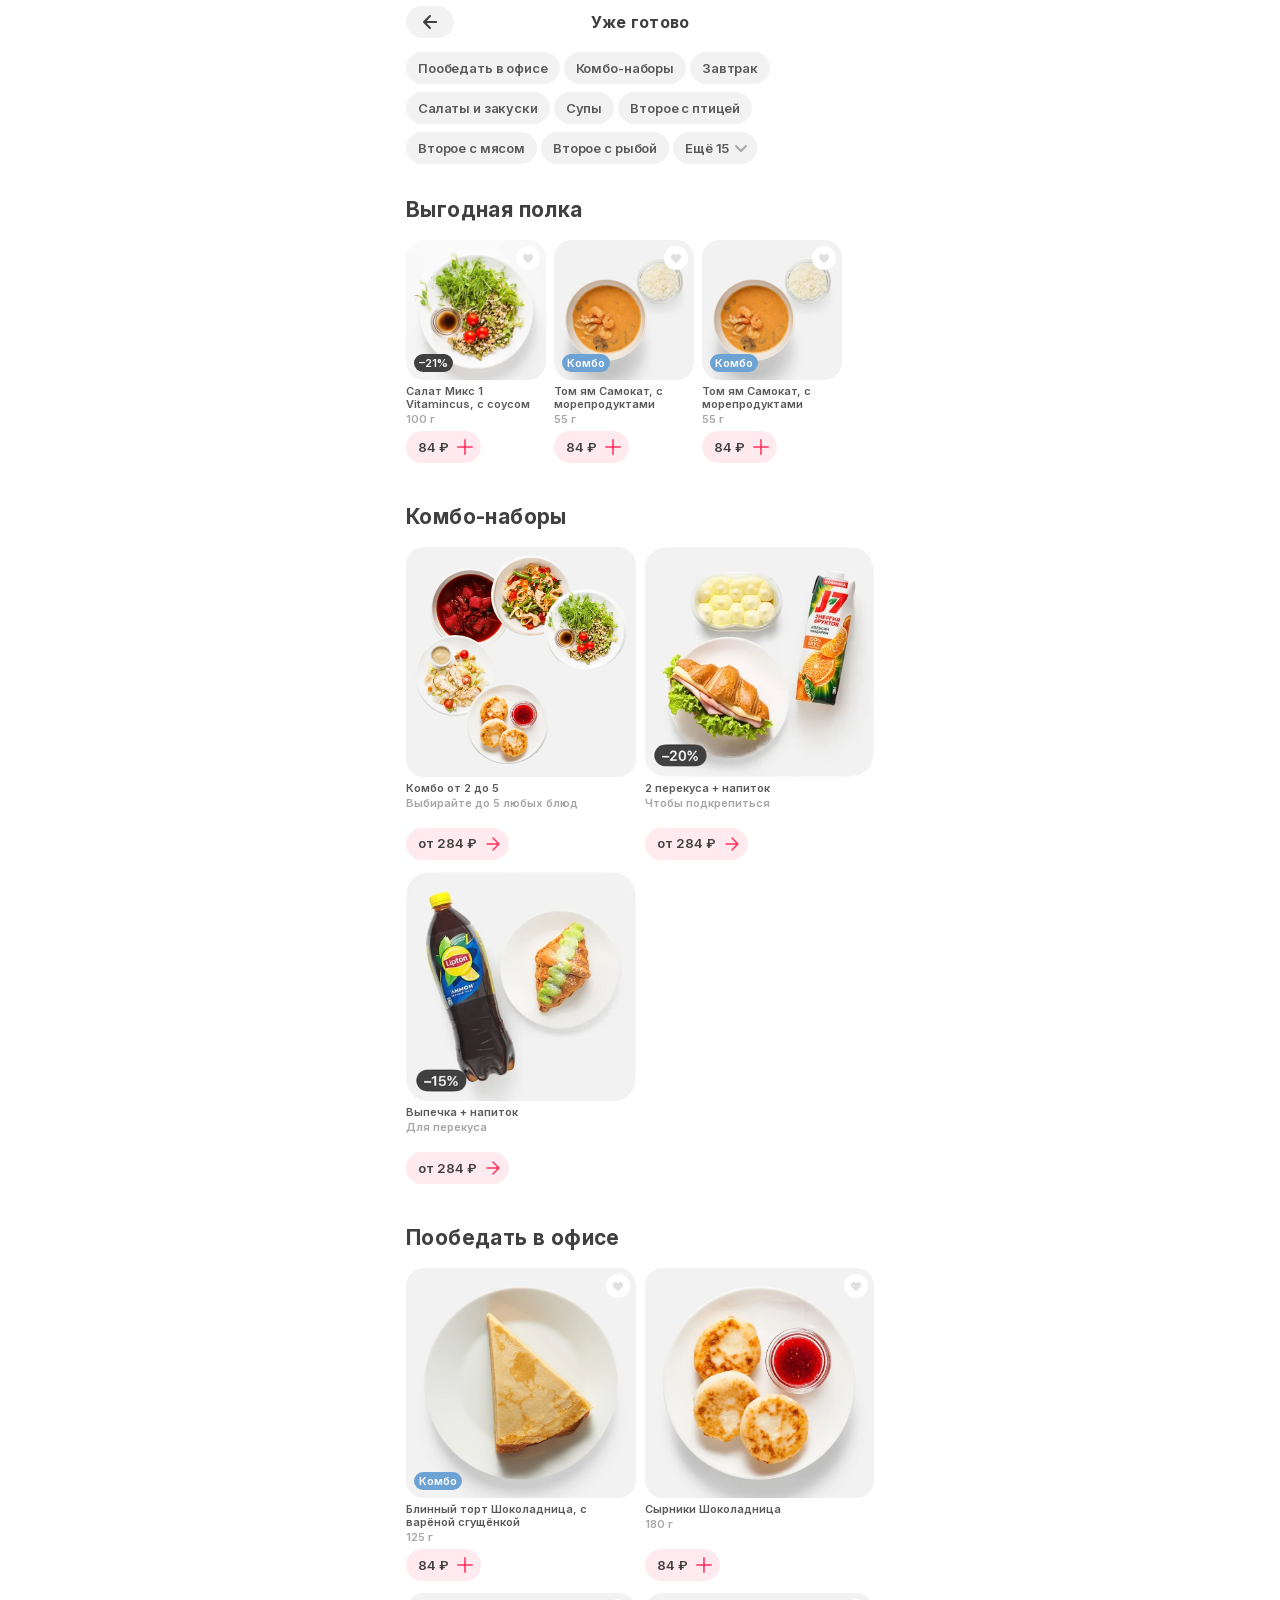
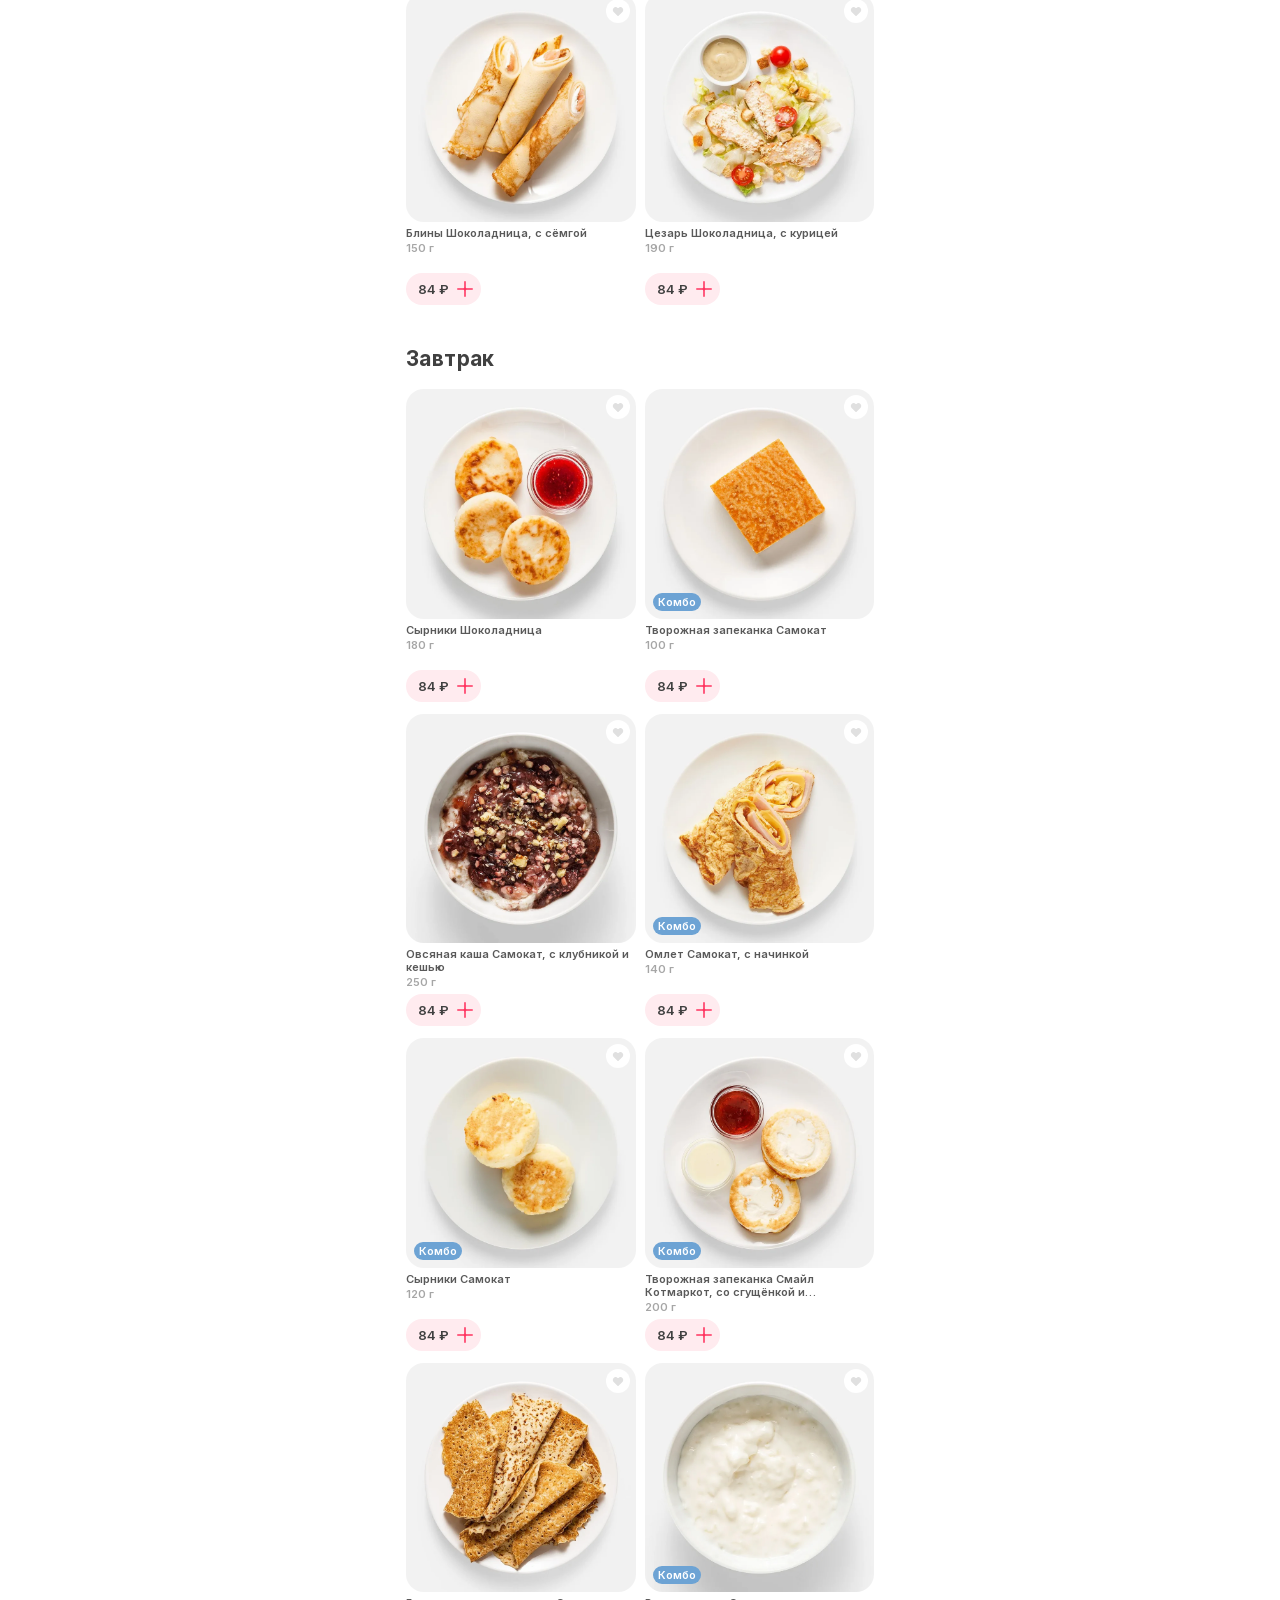
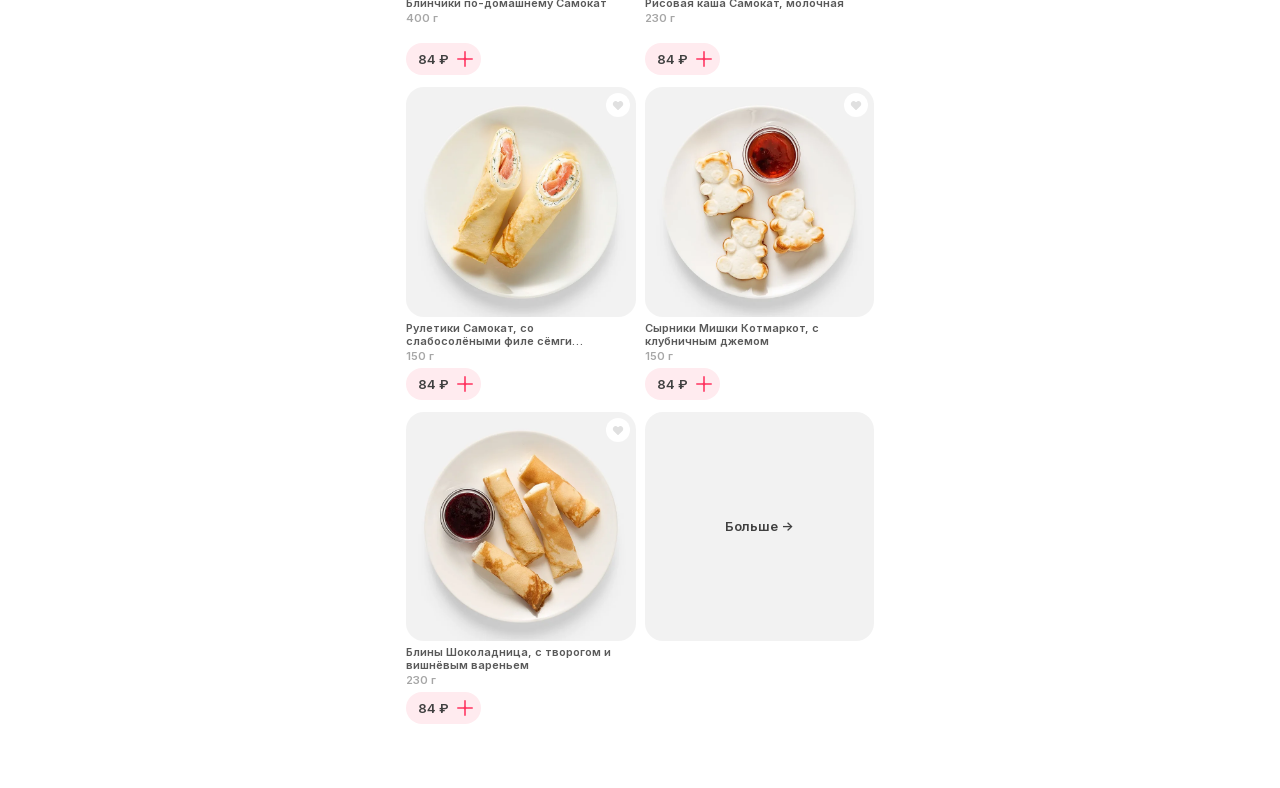
==== commit 48b91287: "Remove mock phone status bars from all pages" ====
--- a/index.html
+++ b/index.html
@@ -1,3 +1,3 @@
-<!doctype html><html lang="ru"><head><meta charset="utf-8"><meta name="viewport" content="width=device-width,initial-scale=1"><title>Уже готово</title><link rel="stylesheet" href="style.css?v=25"><link rel="stylesheet" href="category.css?v=32"></head><body><main class="app category"><div class="status" aria-hidden="true"><span>15:28</span><div class="signals"><img src="assets/456-5288-imgCombinedShape.svg" alt=""><img src="assets/456-5288-imgWiFi.svg" alt=""><div class="battery"><img src="assets/456-5288-imgRectangle.svg" alt=""><i></i></div></div></div>
+<!doctype html><html lang="ru"><head><meta charset="utf-8"><meta name="viewport" content="width=device-width,initial-scale=1"><title>Уже готово</title><link rel="stylesheet" href="style.css?v=46"><link rel="stylesheet" href="category.css?v=32"></head><body><main class="app category">
 <header><button onclick="history.back()" class="back" aria-label="Назад"><img src="assets/456-5287-imgArrowLeft.svg" alt=""></button><h1>Уже готово</h1></header>
 <nav class="category-tags"><a href="#office">Пообедать в офисе</a><a href="#combos">Комбо-наборы</a><a href="#breakfast">Завтрак</a><a href="#combos">Салаты и закуски</a><a href="#combos">Супы</a><a href="#combos">Второе с птицей</a><a href="#combos">Второе с мясом</a><a href="#combos">Второе с рыбой</a><a class="category-more" href="#combos"><span>Ещё 15</span><img src="assets/category/tag-chevron.svg" alt=""></a></nav><section id="deals" class="food-section"><h2>Выгодная полка</h2><div class="food-slider"><article class="food-card"><div class="food-photo"><img src="assets/optimized/3656c099bd6fe1d0.webp" alt="Салат Микс 1 Vitamincus, с соусом"><span class="food-badge discount">–21%</span><button class="food-like" aria-label="В избранное" aria-pressed="false"><img src="assets/category/19291.svg" alt=""></button></div><div class="food-details"><strong>Салат Микс 1 Vitamincus, с соусом</strong><small>100 г</small></div><button class="food-add">84 ₽ <img src="assets/category/8bddb.svg" alt=""></button></article><article class="food-card"><div class="food-photo"><img src="assets/optimized/342bf7f526b105d9.webp" alt="Том ям Самокат, с морепродуктами"><span class="food-badge ">Комбо</span><button class="food-like" aria-label="В избранное" aria-pressed="false"><img src="assets/category/19291.svg" alt=""></button></div><div class="food-details"><strong>Том ям Самокат, с морепродуктами</strong><small>55 г</small></div><button class="food-add">84 ₽ <img src="assets/category/8bddb.svg" alt=""></button></article><article class="food-card"><div class="food-photo"><img src="assets/optimized/342bf7f526b105d9.webp" alt="Том ям Самокат, с морепродуктами"><span class="food-badge ">Комбо</span><button class="food-like" aria-label="В избранное" aria-pressed="false"><img src="assets/category/19291.svg" alt=""></button></div><div class="food-details"><strong>Том ям Самокат, с морепродуктами</strong><small>55 г</small></div><button class="food-add">84 ₽ <img src="assets/category/8bddb.svg" alt=""></button></article></div></section><section id="combos"><h2>Комбо-наборы</h2><div class="entry-grid"><a class="entry" href="combo.html"><div class="combo-preview"><img src="assets/optimized/323bf6712955e91c.webp" alt="" style="left:7.251461988304094%;top:6.187134502923977%;mask-image:url(assets/category/cb6ac.svg);mask-position:52.1772% 47.9115%;mask-size:86.5503412368958% 85.3795820727503%"><img src="assets/optimized/6f42379a478acc1a.webp" alt="" style="left:0.6900584795321637%;top:35.10526315789474%;mask-image:url(assets/category/607ec.svg);mask-position:51.8492% 51.9442%;mask-size:84.21023007106172% 85.3795820727503%"><img src="assets/optimized/4bb3b68ae26d1bcf.webp" alt="" style="left:34.228070175438596%;top:0.3508771929824561%;mask-image:url(assets/category/607ec.svg);mask-position:44.4435% 52.0212%;mask-size:84.21023007106172% 85.3795820727503%"><img src="assets/optimized/393908b7335b9a1c.webp" alt="" style="left:23.391812865497073%;top:56.14035087719298%;mask-image:url(assets/category/cb6ac.svg);mask-position:52.1772% 51.9538%;mask-size:86.5503412368958% 85.3795820727503%"><img src="assets/optimized/3656c099bd6fe1d0.webp" alt="" style="left:57.315789473684205%;top:15.421052631578949%;mask-image:url(assets/category/cb6ac.svg);mask-position:52.1877% 47.9788%;mask-size:86.5503412368958% 85.3795820727503%"></div><strong>Комбо от 2 до 5</strong><small>Выбирайте до 5 любых блюд</small><span class="entry-price">от 284 ₽ <img src="assets/category/b644b.svg" alt=""></span></a><article class="entry"><div class="crop"><img src="assets/optimized/b71873495a2b3ab1.webp" style="top:-144.69%"></div><strong>2 перекуса + напиток</strong><small>Чтобы подкрепиться</small><span class="entry-price">от 284 ₽ <img src="assets/category/b644b.svg" alt=""></span></article><article class="entry"><div class="crop"><img src="assets/optimized/97b09cb2e6e8c918.webp" style="top:-227.37%"></div><strong>Выпечка + напиток</strong><small>Для перекуса</small><span class="entry-price">от 284 ₽ <img src="assets/category/b644b.svg" alt=""></span></article></div></section><section id="office" class="food-section"><h2>Пообедать в офисе</h2><div class="food-grid"><article class="food-card"><div class="food-photo"><img src="assets/optimized/9587f105d07db2cc.webp" alt="Блинный торт Шоколадница, с варёной сгущёнкой"><span class="food-badge ">Комбо</span><button class="food-like" aria-label="В избранное" aria-pressed="false"><img src="assets/category/19291.svg" alt=""></button></div><div class="food-details"><strong>Блинный торт Шоколадница, с варёной сгущёнкой</strong><small>125 г</small></div><button class="food-add">84 ₽ <img src="assets/category/8bddb.svg" alt=""></button></article><article class="food-card"><div class="food-photo"><img src="assets/optimized/393908b7335b9a1c.webp" alt="Сырники Шоколадница"><button class="food-like" aria-label="В избранное" aria-pressed="false"><img src="assets/category/19291.svg" alt=""></button></div><div class="food-details"><strong>Сырники Шоколадница</strong><small>180 г</small></div><button class="food-add">84 ₽ <img src="assets/category/8bddb.svg" alt=""></button></article><article class="food-card"><div class="food-photo"><img src="assets/optimized/cacb13835876d5d6.webp" alt="Блины Шоколадница, с сёмгой"><button class="food-like" aria-label="В избранное" aria-pressed="false"><img src="assets/category/19291.svg" alt=""></button></div><div class="food-details"><strong>Блины Шоколадница, с сёмгой</strong><small>150 г</small></div><button class="food-add">84 ₽ <img src="assets/category/8bddb.svg" alt=""></button></article><article class="food-card"><div class="food-photo"><img src="assets/optimized/6f42379a478acc1a.webp" alt="Цезарь Шоколадница, с курицей"><button class="food-like" aria-label="В избранное" aria-pressed="false"><img src="assets/category/19291.svg" alt=""></button></div><div class="food-details"><strong>Цезарь Шоколадница, с курицей</strong><small>190 г</small></div><button class="food-add">84 ₽ <img src="assets/category/8bddb.svg" alt=""></button></article></div></section><section id="breakfast" class="food-section"><h2>Завтрак</h2><div class="food-grid"><article class="food-card"><div class="food-photo"><img src="assets/optimized/393908b7335b9a1c.webp" alt="Сырники Шоколадница"><button class="food-like" aria-label="В избранное" aria-pressed="false"><img src="assets/category/19291.svg" alt=""></button></div><div class="food-details"><strong>Сырники Шоколадница</strong><small>180 г</small></div><button class="food-add">84 ₽ <img src="assets/category/8bddb.svg" alt=""></button></article><article class="food-card"><div class="food-photo"><img src="assets/optimized/ac370644346bc31a.webp" alt="Творожная запеканка Самокат"><span class="food-badge ">Комбо</span><button class="food-like" aria-label="В избранное" aria-pressed="false"><img src="assets/category/19291.svg" alt=""></button></div><div class="food-details"><strong>Творожная запеканка Самокат</strong><small>100 г</small></div><button class="food-add">84 ₽ <img src="assets/category/8bddb.svg" alt=""></button></article><article class="food-card"><div class="food-photo"><img src="assets/optimized/eaf62129a93011ab.webp" alt="Овсяная каша Самокат, с клубникой и кешью"><button class="food-like" aria-label="В избранное" aria-pressed="false"><img src="assets/category/19291.svg" alt=""></button></div><div class="food-details"><strong>Овсяная каша Самокат, с клубникой и кешью</strong><small>250 г</small></div><button class="food-add">84 ₽ <img src="assets/category/8bddb.svg" alt=""></button></article><article class="food-card"><div class="food-photo"><img src="assets/optimized/6bb7f6a2ae00a956.webp" alt="Омлет Самокат, с начинкой"><span class="food-badge ">Комбо</span><button class="food-like" aria-label="В избранное" aria-pressed="false"><img src="assets/category/19291.svg" alt=""></button></div><div class="food-details"><strong>Омлет Самокат, с начинкой</strong><small>140 г</small></div><button class="food-add">84 ₽ <img src="assets/category/8bddb.svg" alt=""></button></article><article class="food-card"><div class="food-photo"><img src="assets/optimized/97f48144f5d23fbd.webp" alt="Сырники Самокат"><span class="food-badge ">Комбо</span><button class="food-like" aria-label="В избранное" aria-pressed="false"><img src="assets/category/19291.svg" alt=""></button></div><div class="food-details"><strong>Сырники Самокат</strong><small>120 г</small></div><button class="food-add">84 ₽ <img src="assets/category/8bddb.svg" alt=""></button></article><article class="food-card"><div class="food-photo"><img src="assets/optimized/59550c8a14043fea.webp" alt="Творожная запеканка Смайл Котмаркот, со сгущёнкой и клубничным джемом"><span class="food-badge ">Комбо</span><button class="food-like" aria-label="В избранное" aria-pressed="false"><img src="assets/category/19291.svg" alt=""></button></div><div class="food-details"><strong>Творожная запеканка Смайл Котмаркот, со сгущёнкой и клубничным джемом</strong><small>200 г</small></div><button class="food-add">84 ₽ <img src="assets/category/8bddb.svg" alt=""></button></article><article class="food-card"><div class="food-photo"><img src="assets/optimized/3aa83b3cbca1a33d.webp" alt="Блинчики по-домашнему Самокат"><button class="food-like" aria-label="В избранное" aria-pressed="false"><img src="assets/category/19291.svg" alt=""></button></div><div class="food-details"><strong>Блинчики по-домашнему Самокат</strong><small>400 г</small></div><button class="food-add">84 ₽ <img src="assets/category/8bddb.svg" alt=""></button></article><article class="food-card"><div class="food-photo"><img src="assets/optimized/4f15ecfe9b66fe77.webp" alt="Рисовая каша Самокат, молочная"><span class="food-badge ">Комбо</span><button class="food-like" aria-label="В избранное" aria-pressed="false"><img src="assets/category/19291.svg" alt=""></button></div><div class="food-details"><strong>Рисовая каша Самокат, молочная</strong><small>230 г</small></div><button class="food-add">84 ₽ <img src="assets/category/8bddb.svg" alt=""></button></article><article class="food-card"><div class="food-photo"><img src="assets/optimized/9019b2bf736b1431.webp" alt="Рулетики Самокат, со слабосолёными филе сёмги и атлантического лосося, с творожным сыром"><button class="food-like" aria-label="В избранное" aria-pressed="false"><img src="assets/category/19291.svg" alt=""></button></div><div class="food-details"><strong>Рулетики Самокат, со слабосолёными филе сёмги и атлантического лосося, с творожным сыром</strong><small>150 г</small></div><button class="food-add">84 ₽ <img src="assets/category/8bddb.svg" alt=""></button></article><article class="food-card"><div class="food-photo"><img src="assets/optimized/f38f310a99d1b69c.webp" alt="Сырники Мишки Котмаркот, с клубничным джемом"><button class="food-like" aria-label="В избранное" aria-pressed="false"><img src="assets/category/19291.svg" alt=""></button></div><div class="food-details"><strong>Сырники Мишки Котмаркот, с клубничным джемом</strong><small>150 г</small></div><button class="food-add">84 ₽ <img src="assets/category/8bddb.svg" alt=""></button></article><article class="food-card"><div class="food-photo"><img src="assets/optimized/c84daae1c4b5c6b8.webp" alt="Блины Шоколадница, с творогом и вишнёвым вареньем"><button class="food-like" aria-label="В избранное" aria-pressed="false"><img src="assets/category/19291.svg" alt=""></button></div><div class="food-details"><strong>Блины Шоколадница, с творогом и вишнёвым вареньем</strong><small>230 г</small></div><button class="food-add">84 ₽ <img src="assets/category/8bddb.svg" alt=""></button></article><a class="food-more" href="combo.html">Больше →</a></div></section></main><script src="category.js?v=31"></script></body></html>
--- a/style.css
+++ b/style.css
@@ -19,7 +19,7 @@
 @media(prefers-reduced-motion:reduce){.photo-count{transition:none}}
 
 /* The in-flow promotion becomes a floating pill as it reaches the pinned filters. */
-.status{position:sticky;top:0;z-index:40;background:#fff}header{position:sticky;top:44px;z-index:40;background:#fff}.nav-anchor{height:128px}.promo-anchor{height:56px}nav.compact{position:fixed;left:50%;top:88px;transform:translateX(-50%);width:100%;max-width:492px;min-height:48px;height:48px;flex-wrap:nowrap;overflow-x:auto;overflow-y:hidden;scrollbar-width:none;background:#fff;z-index:40;padding:8px 12px}nav.compact::-webkit-scrollbar{display:none}nav.compact button{flex-shrink:0}.promo.floating{position:fixed;top:144px;left:50%;transform:translateX(-50%);width:calc(100% - 37px);max-width:455px;height:48px;margin:0;padding:4px 8px;border-radius:28px;background:#fff;box-shadow:0 4px 20px #0000001f,0 1px 4px #0000000a;z-index:35;gap:8px}.promo.floating:before,.promo.floating:after{display:none}.promo.floating .progress{flex:none}.promo.floating #offer{width:auto;flex:1;min-width:0;font-size:10px;line-height:12px}.promo.floating .selection{width:120px}section{scroll-margin-top:204px}
+.status{position:sticky;top:0;z-index:40;background:#fff}header{position:sticky;top:0;z-index:40;background:#fff}.nav-anchor{height:128px}.promo-anchor{height:56px}nav.compact{position:fixed;left:50%;top:44px;transform:translateX(-50%);width:100%;max-width:492px;min-height:48px;height:48px;flex-wrap:nowrap;overflow-x:auto;overflow-y:hidden;scrollbar-width:none;background:#fff;z-index:40;padding:8px 12px}nav.compact::-webkit-scrollbar{display:none}nav.compact button{flex-shrink:0}.promo.floating{position:fixed;top:100px;left:50%;transform:translateX(-50%);width:calc(100% - 37px);max-width:455px;height:48px;margin:0;padding:4px 8px;border-radius:28px;background:#fff;box-shadow:0 4px 20px #0000001f,0 1px 4px #0000000a;z-index:35;gap:8px}.promo.floating:before,.promo.floating:after{display:none}.promo.floating .progress{flex:none}.promo.floating #offer{width:auto;flex:1;min-width:0;font-size:10px;line-height:12px}.promo.floating .selection{width:120px}section{scroll-margin-top:160px}
 
 /* Let the original promo leave beneath the header before revealing both pinned rows. */
 nav.compact{animation:compact-arrive 240ms cubic-bezier(.2,.75,.25,1)}nav.compact button.active{background:#404040;color:#fff}@keyframes compact-arrive{from{opacity:0;transform:translateX(-50%) translateY(-8px)}to{opacity:1;transform:translateX(-50%) translateY(0)}}@media(prefers-reduced-motion:reduce){nav.compact{animation:none}}
